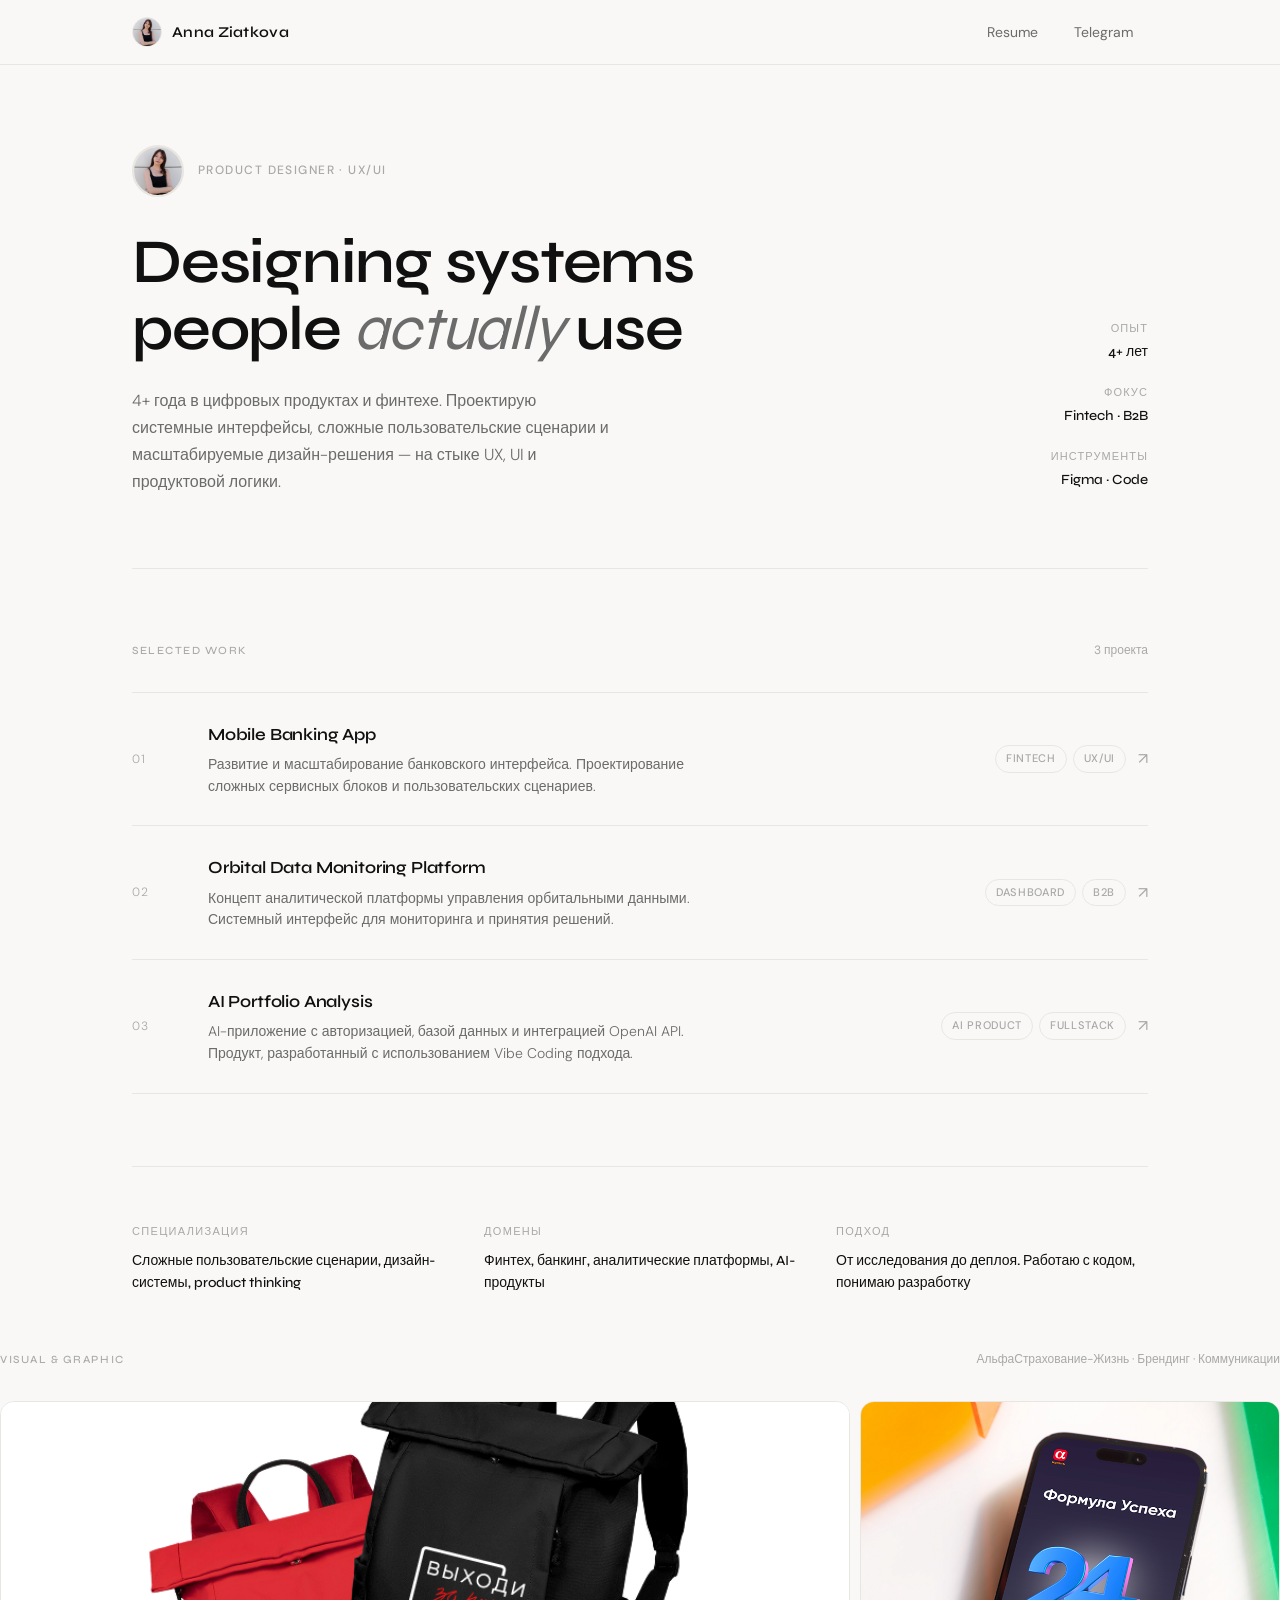
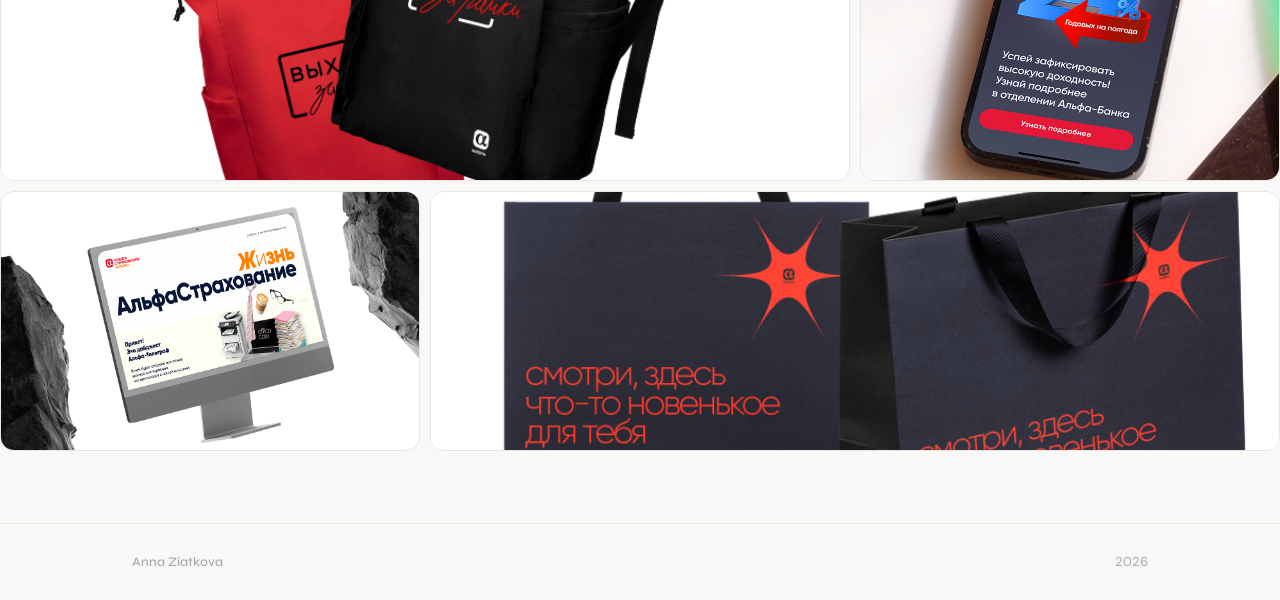
==== index.html @ 5b715e5c "feat: visual & graphic section — 4 works" ====
<!DOCTYPE html>
<html lang="ru">
<head>
<meta charset="UTF-8">
<meta name="viewport" content="width=device-width, initial-scale=1.0">
<title>Anna Ziatkova — Product Designer</title>
<link href="https://fonts.googleapis.com/css2?family=Syne:wght@400;500;600;700&family=DM+Sans:ital,wght@0,300;0,400;0,500;1,300&display=swap" rel="stylesheet">
<style>
*, *::before, *::after { margin: 0; padding: 0; box-sizing: border-box; }
:root {
  --bg: #F9F8F6; --surface: #FFFFFF; --ink: #111010;
  --ink-secondary: #6B6B6B; --ink-tertiary: #A8A8A8;
  --border: #E8E6E1; --card-hover: #F2F1EE;
  --font-display: 'Syne', sans-serif; --font-body: 'DM Sans', sans-serif;
  --radius-md: 16px; --max-w: 1080px;
}
html { scroll-behavior: smooth; }
body {
  font-family: var(--font-body); background: var(--bg); color: var(--ink);
  font-size: 16px; line-height: 1.6; -webkit-font-smoothing: antialiased; min-height: 100vh;
}
.wrap { width: 100%; max-width: var(--max-w); margin: 0 auto; padding: 0 32px; }

/* NAV */
header {
  position: sticky; top: 0; z-index: 100;
  background: rgba(249,248,246,0.92); backdrop-filter: blur(12px);
  border-bottom: 1px solid var(--border);
}
.nav { display: flex; justify-content: space-between; align-items: center; height: 64px; }
.nav-left { display: flex; align-items: center; gap: 10px; }
.nav-photo {
  width: 30px; height: 30px; border-radius: 50%; overflow: hidden;
  border: 1.5px solid var(--border); flex-shrink: 0; background: var(--border);
}
.nav-photo img { width: 100%; height: 100%; object-fit: cover; display: block; }
.logo {
  font-family: var(--font-display); font-weight: 600; font-size: 15px;
  letter-spacing: 0.02em; color: var(--ink); text-decoration: none;
}
.nav-links { display: flex; gap: 6px; align-items: center; }
.nav-links a {
  font-size: 14px; font-weight: 400; color: var(--ink-secondary);
  text-decoration: none; padding: 6px 14px; border-radius: 100px;
  transition: all 0.2s; border: 1px solid transparent;
}
.nav-links a:hover { color: var(--ink); border-color: var(--border); background: var(--surface); }

/* HERO */
.hero {
  padding: 80px 0 72px;
  display: grid; grid-template-columns: 1fr auto;
  gap: 60px; align-items: end;
  border-bottom: 1px solid var(--border);
}
.hero-top { display: flex; align-items: center; gap: 14px; margin-bottom: 32px; }
.hero-avatar {
  width: 52px; height: 52px; border-radius: 50%; overflow: hidden;
  border: 2px solid var(--border); flex-shrink: 0; background: var(--border);
}
.hero-avatar img { width: 100%; height: 100%; object-fit: cover; display: block; }
.hero-label {
  font-size: 12px; font-weight: 500; letter-spacing: 0.12em;
  text-transform: uppercase; color: var(--ink-tertiary);
}
.hero h1 {
  font-family: var(--font-display); font-size: clamp(38px, 5vw, 62px);
  font-weight: 600; line-height: 1.08; letter-spacing: -0.02em;
  margin-bottom: 24px; color: var(--ink);
}
.hero h1 em { font-style: italic; font-weight: 400; color: var(--ink-secondary); }
.hero-desc {
  font-size: 16px; line-height: 1.7; color: var(--ink-secondary);
  max-width: 480px; font-weight: 300;
}
.hero-meta { display: flex; flex-direction: column; align-items: flex-end; gap: 20px; padding-bottom: 4px; }
.hero-meta-item { text-align: right; }
.hero-meta-label {
  font-size: 11px; letter-spacing: 0.1em; text-transform: uppercase;
  color: var(--ink-tertiary); margin-bottom: 4px;
}
.hero-meta-value { font-family: var(--font-display); font-size: 14px; font-weight: 500; color: var(--ink); }

/* SECTION */
.section { padding: 72px 0; }
.section-header { display: flex; justify-content: space-between; align-items: baseline; margin-bottom: 32px; }
.section-title {
  font-family: var(--font-display); font-size: 11px; font-weight: 500;
  letter-spacing: 0.14em; text-transform: uppercase; color: var(--ink-tertiary);
}
.section-count { font-size: 12px; color: var(--ink-tertiary); }

/* PROJECT CARDS */
.projects { display: flex; flex-direction: column; border-top: 1px solid var(--border); }
.project-card {
  display: grid; grid-template-columns: 48px 1fr auto;
  gap: 28px; align-items: center; padding: 28px 0;
  border-bottom: 1px solid var(--border);
  text-decoration: none; color: var(--ink); transition: all 0.2s;
}
.project-card:hover {
  padding-left: 12px; padding-right: 12px; margin: 0 -12px;
  background: var(--surface); border-radius: var(--radius-md); border-color: transparent;
}
.project-num { font-size: 12px; color: var(--ink-tertiary); font-weight: 300; letter-spacing: 0.05em; }
.project-info h3 {
  font-family: var(--font-display); font-size: 17px; font-weight: 600;
  margin-bottom: 6px; letter-spacing: -0.01em;
}
.project-info p { font-size: 14px; color: var(--ink-secondary); font-weight: 300; line-height: 1.55; max-width: 500px; }
.project-right { display: flex; align-items: center; gap: 12px; }
.project-tags { display: flex; gap: 6px; flex-wrap: wrap; justify-content: flex-end; }
.tag {
  font-size: 11px; font-weight: 500; letter-spacing: 0.06em; text-transform: uppercase;
  color: var(--ink-tertiary); background: var(--bg); border: 1px solid var(--border);
  padding: 4px 10px; border-radius: 100px; transition: all 0.2s;
}
.project-card:hover .tag { background: var(--card-hover); }
.arrow-icon { font-size: 16px; color: var(--ink-tertiary); transition: all 0.2s; }
.project-card:hover .arrow-icon { color: var(--ink); transform: translate(3px, -3px); }

/* ABOUT */
.about-strip {
  padding: 56px 0; border-top: 1px solid var(--border);
  display: grid; grid-template-columns: 1fr 1fr 1fr; gap: 40px;
}
.about-item-label {
  font-size: 11px; font-weight: 500; letter-spacing: 0.12em;
  text-transform: uppercase; color: var(--ink-tertiary); margin-bottom: 10px;
}
.about-item-value { font-family: var(--font-display); font-size: 14px; font-weight: 500; color: var(--ink); line-height: 1.55; }

/* FOOTER */
footer { border-top: 1px solid var(--border); padding: 28px 0; }
.footer-inner { display: flex; justify-content: space-between; align-items: center; }
.footer-name { font-family: var(--font-display); font-size: 13px; font-weight: 500; color: var(--ink-tertiary); }
.footer-copy { font-size: 13px; color: var(--ink-tertiary); }

/* RESPONSIVE */
@media (max-width: 768px) {
  .wrap { padding: 0 20px; }
  .hero { grid-template-columns: 1fr; padding: 56px 0; gap: 32px; }
  .hero-meta { align-items: flex-start; flex-direction: row; gap: 20px; flex-wrap: wrap; }
  .hero-meta-item { text-align: left; }
  .project-card { grid-template-columns: 1fr auto; gap: 16px; }
  .project-num, .project-tags { display: none; }
  .about-strip { grid-template-columns: 1fr; gap: 24px; }
  .footer-inner { flex-direction: column; gap: 8px; text-align: center; }
}

@keyframes fadeUp {
  from { opacity: 0; transform: translateY(14px); }
  to   { opacity: 1; transform: translateY(0); }
}
.hero-top  { animation: fadeUp 0.45s ease both; }
.hero h1   { animation: fadeUp 0.45s 0.08s ease both; }
.hero-desc { animation: fadeUp 0.45s 0.15s ease both; }
.hero-meta { animation: fadeUp 0.45s 0.2s ease both; }
.project-card:nth-child(1) { animation: fadeUp 0.45s 0.28s ease both; }
.project-card:nth-child(2) { animation: fadeUp 0.45s 0.35s ease both; }
.project-card:nth-child(3) { animation: fadeUp 0.45s 0.42s ease both; }

/* GRAPHIC SECTION */
.graphic-section { padding: 0 0 72px; }

.graphic-grid {
  display: grid;
  grid-template-columns: repeat(3, 1fr);
  grid-template-rows: auto;
  gap: 10px;
}

.graphic-item {
  border-radius: 14px;
  overflow: hidden;
  background: var(--surface);
  border: 1px solid var(--border);
  position: relative;
  cursor: default;
  transition: transform 0.25s ease, box-shadow 0.25s ease;
}
.graphic-item:hover {
  transform: translateY(-2px);
  box-shadow: 0 10px 28px rgba(0,0,0,0.08);
  z-index: 2;
}

/* layout slots */
.graphic-item.wide { grid-column: span 2; }
.graphic-item img {
  width: 100%; height: 100%;
  object-fit: cover; display: block;
}

/* tall items — fixed height */
.graphic-item.h-tall { height: 380px; }
.graphic-item.h-mid  { height: 260px; }
.graphic-item.h-short{ height: 200px; }

/* hover label */
.graphic-label {
  position: absolute; bottom: 12px; left: 12px;
  background: rgba(255,255,255,0.92);
  backdrop-filter: blur(8px);
  border: 1px solid rgba(255,255,255,0.5);
  border-radius: 8px;
  padding: 5px 11px;
  font-size: 11px; font-weight: 500; color: var(--ink);
  letter-spacing: 0.04em;
  opacity: 0; transform: translateY(4px);
  transition: opacity 0.2s, transform 0.2s;
  pointer-events: none;
}
.graphic-item:hover .graphic-label { opacity: 1; transform: translateY(0); }

@media (max-width: 768px) {
  .graphic-grid { grid-template-columns: 1fr 1fr; gap: 8px; }
  .graphic-item.wide { grid-column: span 2; }
  .graphic-item.h-tall { height: 220px; }
  .graphic-item.h-mid  { height: 180px; }
  .graphic-item.h-short{ height: 150px; }
}
@media (max-width: 480px) {
  .graphic-grid { grid-template-columns: 1fr; }
  .graphic-item.wide { grid-column: span 1; }
}

</style>
</head>
<body>

<header>
  <div class="wrap">
    <nav class="nav">
      <div class="nav-left">
        <div class="nav-photo">
          <img src="assets/photo.jpg" alt="Anna" onerror="this.parentNode.style.background='#E8E6E1'">
        </div>
        <a href="index.html" class="logo">Anna Ziatkova</a>
      </div>
      <div class="nav-links">
        <a href="https://hh.ru/resume/ab6c2427ff0cc336e70039ed1f374e78724d79" target="_blank">Resume</a>
        <a href="https://t.me/Avoktaiz" target="_blank">Telegram</a>
      </div>
    </nav>
  </div>
</header>

<main>
  <div class="wrap">

    <section class="hero">
      <div class="hero-text">
        <div class="hero-top">
          <div class="hero-avatar">
            <img src="assets/photo.jpg" alt="Anna Ziatkova" onerror="this.parentNode.style.background='#E8E6E1'">
          </div>
          <span class="hero-label">Product Designer · UX/UI</span>
        </div>
        <h1>Designing systems<br>people <em>actually</em> use</h1>
        <p class="hero-desc">4+ года в цифровых продуктах и финтехе. Проектирую системные интерфейсы, сложные пользовательские сценарии и масштабируемые дизайн-решения — на стыке UX, UI и продуктовой логики.</p>
      </div>
      <div class="hero-meta">
        <div class="hero-meta-item">
          <div class="hero-meta-label">Опыт</div>
          <div class="hero-meta-value">4+ лет</div>
        </div>
        <div class="hero-meta-item">
          <div class="hero-meta-label">Фокус</div>
          <div class="hero-meta-value">Fintech · B2B</div>
        </div>
        <div class="hero-meta-item">
          <div class="hero-meta-label">Инструменты</div>
          <div class="hero-meta-value">Figma · Code</div>
        </div>
      </div>
    </section>

    <section class="section">
      <div class="section-header">
        <span class="section-title">Selected Work</span>
        <span class="section-count">3 проекта</span>
      </div>
      <div class="projects">
        <a href="mobile-bank.html" class="project-card">
          <span class="project-num">01</span>
          <div class="project-info">
            <h3>Mobile Banking App</h3>
            <p>Развитие и масштабирование банковского интерфейса. Проектирование сложных сервисных блоков и пользовательских сценариев.</p>
          </div>
          <div class="project-right">
            <div class="project-tags"><span class="tag">Fintech</span><span class="tag">UX/UI</span></div>
            <span class="arrow-icon">↗</span>
          </div>
        </a>
        <a href="orbital-platform.html" class="project-card">
          <span class="project-num">02</span>
          <div class="project-info">
            <h3>Orbital Data Monitoring Platform</h3>
            <p>Концепт аналитической платформы управления орбитальными данными. Системный интерфейс для мониторинга и принятия решений.</p>
          </div>
          <div class="project-right">
            <div class="project-tags"><span class="tag">Dashboard</span><span class="tag">B2B</span></div>
            <span class="arrow-icon">↗</span>
          </div>
        </a>
        <a href="ai-portfolio.html" class="project-card">
          <span class="project-num">03</span>
          <div class="project-info">
            <h3>AI Portfolio Analysis</h3>
            <p>AI-приложение с авторизацией, базой данных и интеграцией OpenAI API. Продукт, разработанный с использованием Vibe Coding подхода.</p>
          </div>
          <div class="project-right">
            <div class="project-tags"><span class="tag">AI Product</span><span class="tag">Fullstack</span></div>
            <span class="arrow-icon">↗</span>
          </div>
        </a>
      </div>
    </section>

    <div class="about-strip">
      <div class="about-item">
        <div class="about-item-label">Специализация</div>
        <div class="about-item-value">Сложные пользовательские сценарии, дизайн-системы, product thinking</div>
      </div>
      <div class="about-item">
        <div class="about-item-label">Домены</div>
        <div class="about-item-value">Финтех, банкинг, аналитические платформы, AI-продукты</div>
      </div>
      <div class="about-item">
        <div class="about-item-label">Подход</div>
        <div class="about-item-value">От исследования до деплоя. Работаю с кодом, понимаю разработку</div>
      </div>
    </div>

  </div>

    <!-- GRAPHIC & VISUAL -->
    <section class="graphic-section">
      <div class="section-header">
        <span class="section-title">Visual & Graphic</span>
        <span class="section-count">АльфаСтрахование-Жизнь · Брендинг · Коммуникации</span>
      </div>

      <div class="graphic-grid">

        <div class="graphic-item wide h-tall">
          <img src="assets/graphic/merch-bags.png" alt="Мерч — рюкзаки">
          <div class="graphic-label">Мерч · Выходи за рамки</div>
        </div>
        <div class="graphic-item h-tall">
          <img src="assets/graphic/stories-formula.png" alt="Сторис — Формула Успеха">
          <div class="graphic-label">Сторис · Формула Успеха</div>
        </div>

        <div class="graphic-item h-mid">
          <img src="assets/graphic/email.png" alt="Email-рассылка">
          <div class="graphic-label">Email · Настольные игры</div>
        </div>
        <div class="graphic-item wide h-mid">
          <img src="assets/graphic/colorbook.png" alt="Style Guide АСЖ">
          <div class="graphic-label">Style Guide · АСЖ</div>
        </div>

      </div>
    </section>

</main>

<footer>
  <div class="wrap">
    <div class="footer-inner">
      <span class="footer-name">Anna Ziatkova</span>
      <span class="footer-copy">2026</span>
    </div>
  </div>
</footer>

</body>
</html>
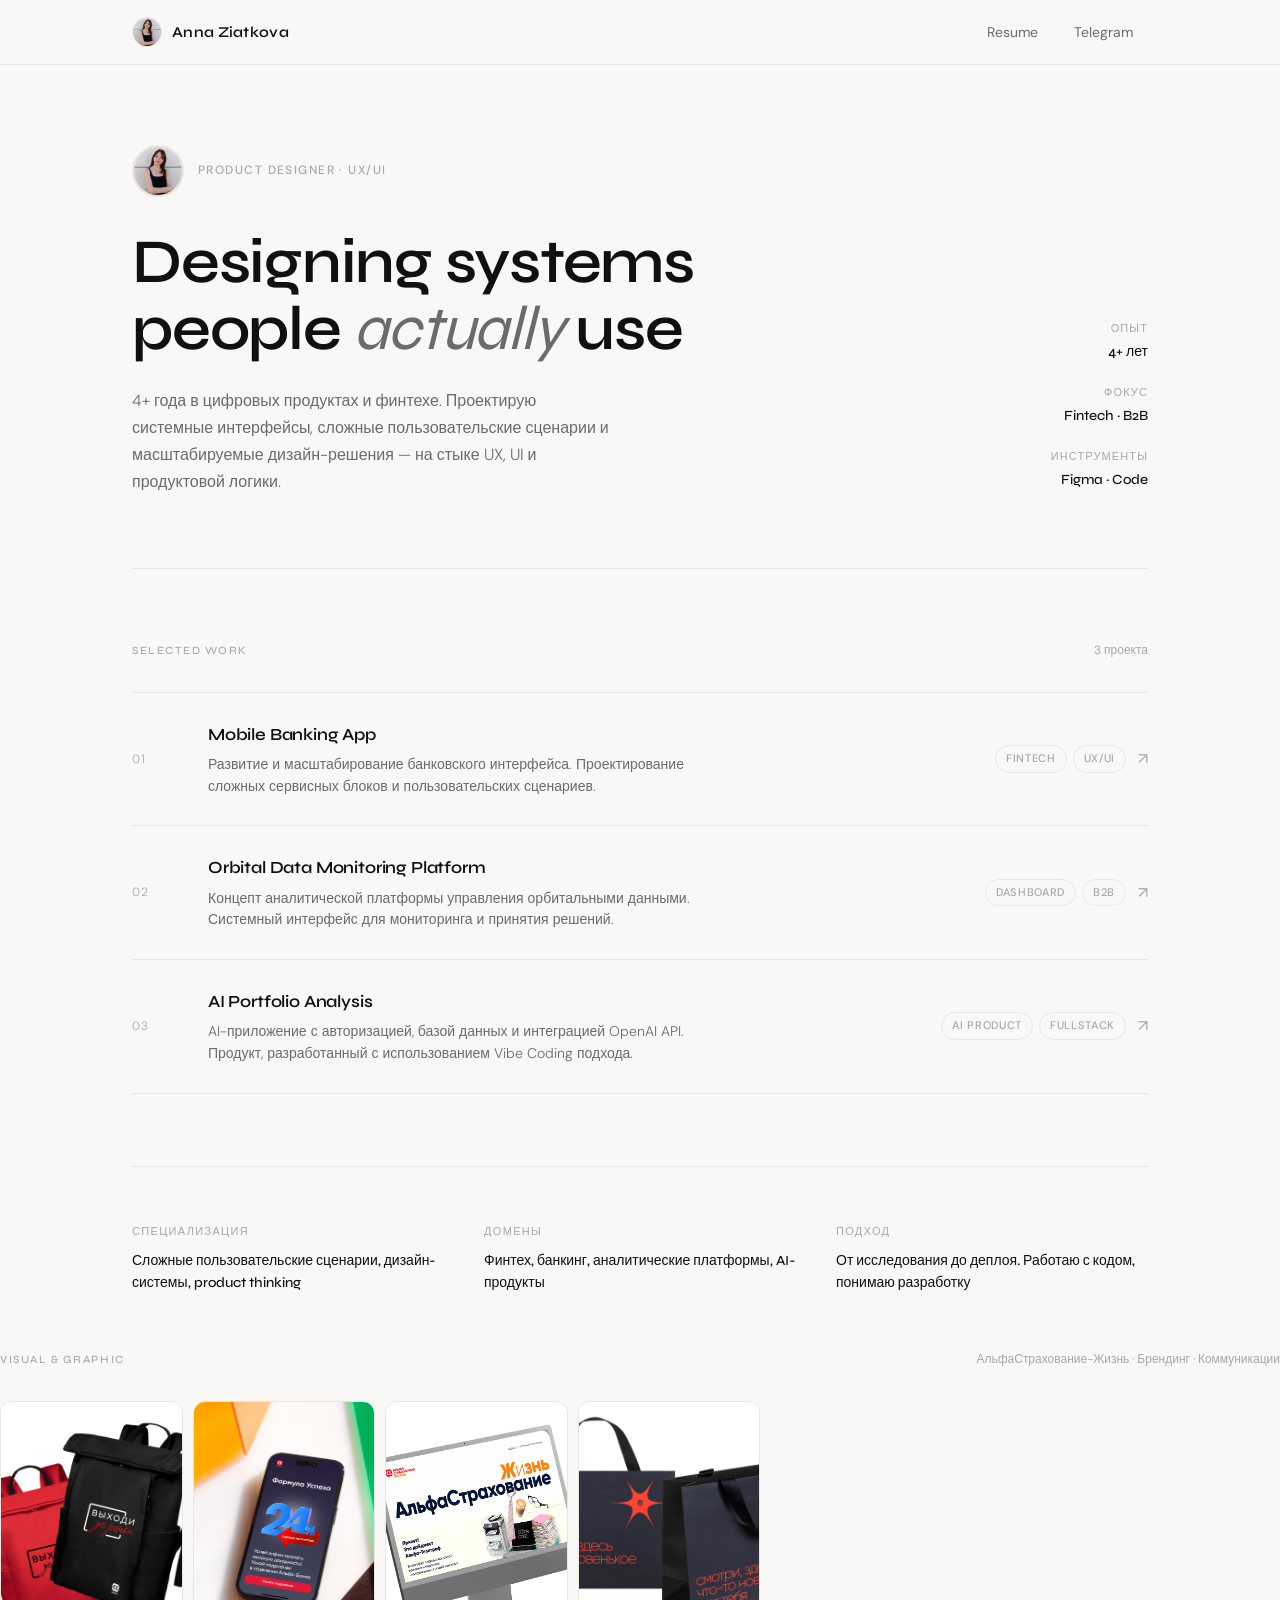
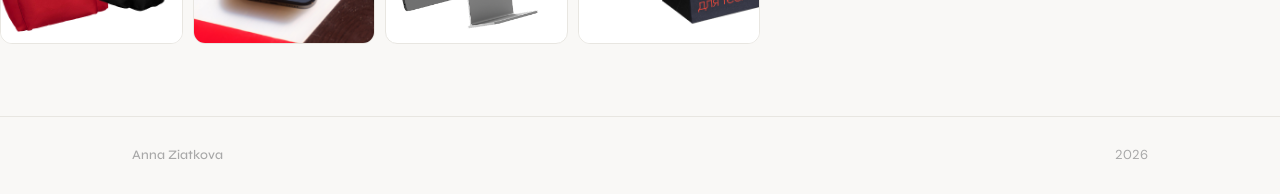
==== commit a54ca13d: "feat: visual section — 4 equal columns" ====
--- a/index.html
+++ b/index.html
@@ -165,18 +165,18 @@
 
 .graphic-grid {
   display: grid;
-  grid-template-columns: repeat(3, 1fr);
-  grid-template-rows: auto;
+  grid-template-columns: repeat(4, 1fr);
   gap: 10px;
+  max-width: 760px;
 }
 
 .graphic-item {
-  border-radius: 14px;
+  border-radius: 12px;
   overflow: hidden;
   background: var(--surface);
   border: 1px solid var(--border);
   position: relative;
-  cursor: default;
+  aspect-ratio: 3 / 4;
   transition: transform 0.25s ease, box-shadow 0.25s ease;
 }
 .graphic-item:hover {
@@ -184,28 +184,20 @@
   box-shadow: 0 10px 28px rgba(0,0,0,0.08);
   z-index: 2;
 }
-
-/* layout slots */
-.graphic-item.wide { grid-column: span 2; }
 .graphic-item img {
   width: 100%; height: 100%;
   object-fit: cover; display: block;
 }
 
-/* tall items — fixed height */
-.graphic-item.h-tall { height: 380px; }
-.graphic-item.h-mid  { height: 260px; }
-.graphic-item.h-short{ height: 200px; }
-
 /* hover label */
 .graphic-label {
-  position: absolute; bottom: 12px; left: 12px;
+  position: absolute; bottom: 10px; left: 10px;
   background: rgba(255,255,255,0.92);
   backdrop-filter: blur(8px);
   border: 1px solid rgba(255,255,255,0.5);
-  border-radius: 8px;
-  padding: 5px 11px;
-  font-size: 11px; font-weight: 500; color: var(--ink);
+  border-radius: 6px;
+  padding: 4px 10px;
+  font-size: 10px; font-weight: 500; color: var(--ink);
   letter-spacing: 0.04em;
   opacity: 0; transform: translateY(4px);
   transition: opacity 0.2s, transform 0.2s;
@@ -214,15 +206,10 @@
 .graphic-item:hover .graphic-label { opacity: 1; transform: translateY(0); }
 
 @media (max-width: 768px) {
-  .graphic-grid { grid-template-columns: 1fr 1fr; gap: 8px; }
-  .graphic-item.wide { grid-column: span 2; }
-  .graphic-item.h-tall { height: 220px; }
-  .graphic-item.h-mid  { height: 180px; }
-  .graphic-item.h-short{ height: 150px; }
+  .graphic-grid { grid-template-columns: repeat(4, 1fr); max-width: 100%; }
 }
 @media (max-width: 480px) {
-  .graphic-grid { grid-template-columns: 1fr; }
-  .graphic-item.wide { grid-column: span 1; }
+  .graphic-grid { grid-template-columns: repeat(2, 1fr); }
 }
 
 </style>
@@ -343,25 +330,22 @@
       </div>
 
       <div class="graphic-grid">
-
-        <div class="graphic-item wide h-tall">
+        <div class="graphic-item">
           <img src="assets/graphic/merch-bags.png" alt="Мерч — рюкзаки">
           <div class="graphic-label">Мерч · Выходи за рамки</div>
         </div>
-        <div class="graphic-item h-tall">
+        <div class="graphic-item">
           <img src="assets/graphic/stories-formula.png" alt="Сторис — Формула Успеха">
           <div class="graphic-label">Сторис · Формула Успеха</div>
         </div>
-
-        <div class="graphic-item h-mid">
+        <div class="graphic-item">
           <img src="assets/graphic/email.png" alt="Email-рассылка">
           <div class="graphic-label">Email · Настольные игры</div>
         </div>
-        <div class="graphic-item wide h-mid">
+        <div class="graphic-item">
           <img src="assets/graphic/colorbook.png" alt="Style Guide АСЖ">
           <div class="graphic-label">Style Guide · АСЖ</div>
         </div>
-
       </div>
     </section>
 
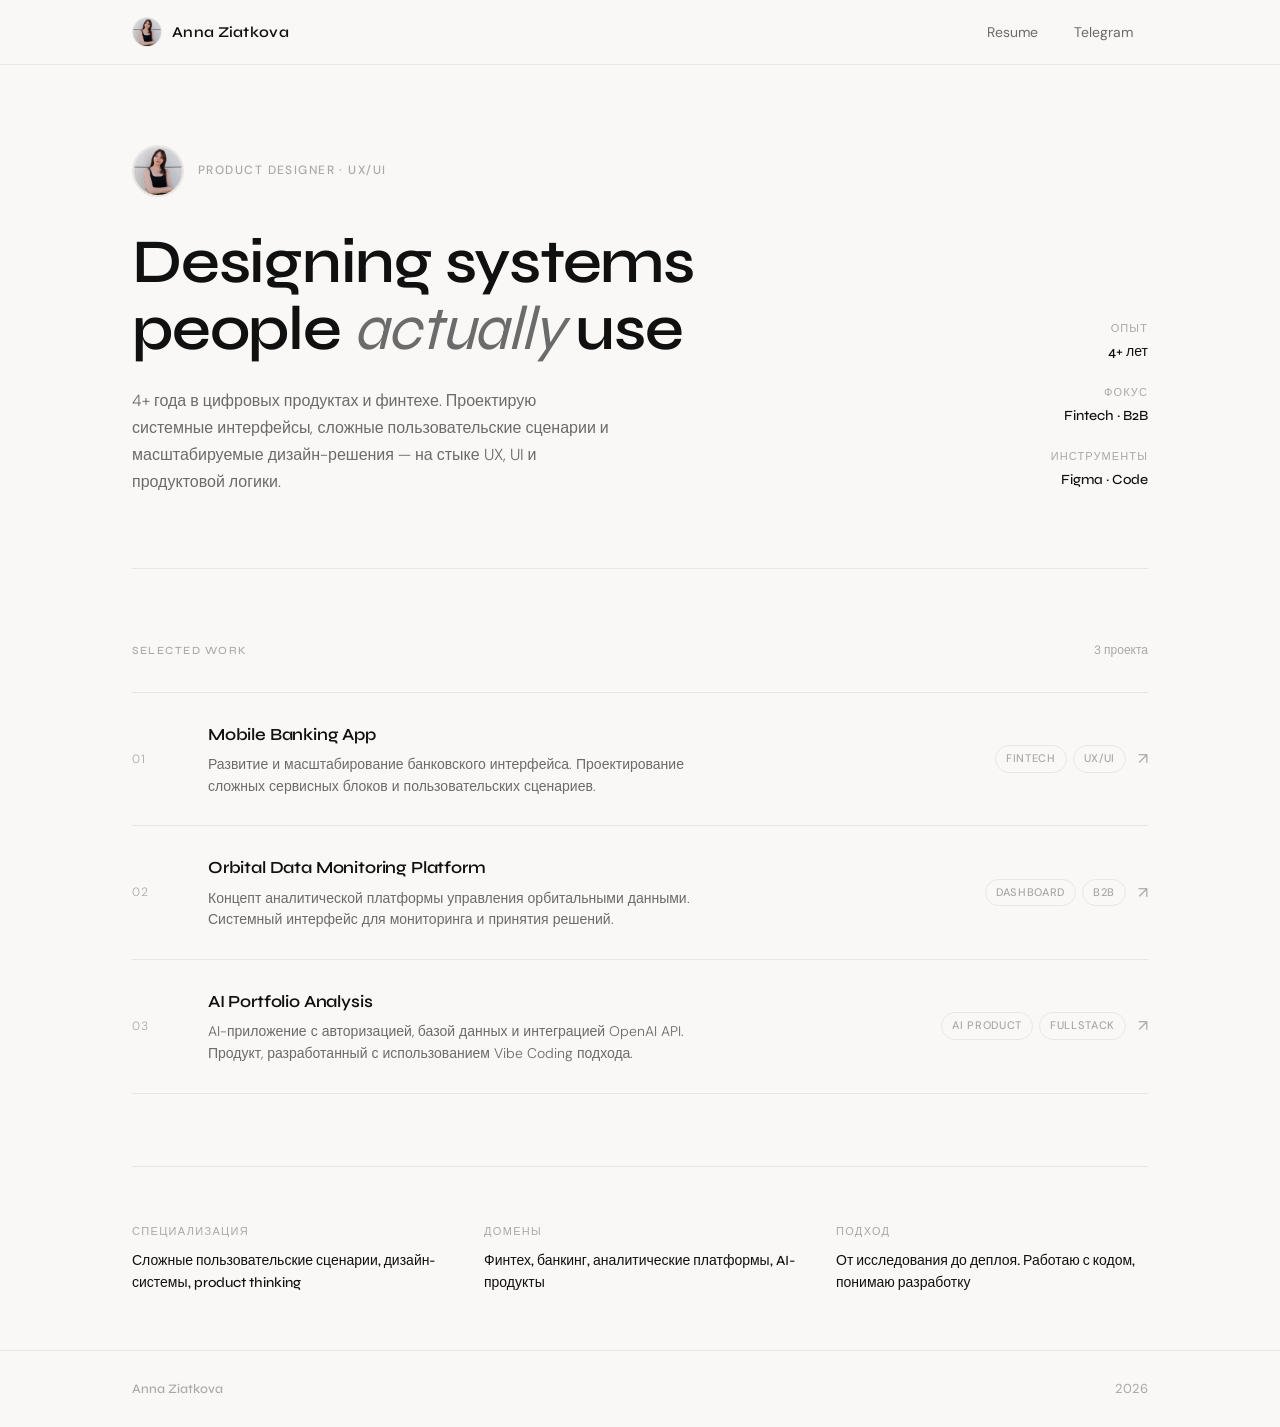
==== commit 994e7a26: "revert: restore previous index" ====
--- a/index.html
+++ b/index.html
@@ -159,59 +159,6 @@
 .project-card:nth-child(1) { animation: fadeUp 0.45s 0.28s ease both; }
 .project-card:nth-child(2) { animation: fadeUp 0.45s 0.35s ease both; }
 .project-card:nth-child(3) { animation: fadeUp 0.45s 0.42s ease both; }
-
-/* GRAPHIC SECTION */
-.graphic-section { padding: 0 0 72px; }
-
-.graphic-grid {
-  display: grid;
-  grid-template-columns: repeat(4, 1fr);
-  gap: 10px;
-  max-width: 760px;
-}
-
-.graphic-item {
-  border-radius: 12px;
-  overflow: hidden;
-  background: var(--surface);
-  border: 1px solid var(--border);
-  position: relative;
-  aspect-ratio: 3 / 4;
-  transition: transform 0.25s ease, box-shadow 0.25s ease;
-}
-.graphic-item:hover {
-  transform: translateY(-2px);
-  box-shadow: 0 10px 28px rgba(0,0,0,0.08);
-  z-index: 2;
-}
-.graphic-item img {
-  width: 100%; height: 100%;
-  object-fit: cover; display: block;
-}
-
-/* hover label */
-.graphic-label {
-  position: absolute; bottom: 10px; left: 10px;
-  background: rgba(255,255,255,0.92);
-  backdrop-filter: blur(8px);
-  border: 1px solid rgba(255,255,255,0.5);
-  border-radius: 6px;
-  padding: 4px 10px;
-  font-size: 10px; font-weight: 500; color: var(--ink);
-  letter-spacing: 0.04em;
-  opacity: 0; transform: translateY(4px);
-  transition: opacity 0.2s, transform 0.2s;
-  pointer-events: none;
-}
-.graphic-item:hover .graphic-label { opacity: 1; transform: translateY(0); }
-
-@media (max-width: 768px) {
-  .graphic-grid { grid-template-columns: repeat(4, 1fr); max-width: 100%; }
-}
-@media (max-width: 480px) {
-  .graphic-grid { grid-template-columns: repeat(2, 1fr); }
-}
-
 </style>
 </head>
 <body>
@@ -321,34 +268,6 @@
     </div>
 
   </div>
-
-    <!-- GRAPHIC & VISUAL -->
-    <section class="graphic-section">
-      <div class="section-header">
-        <span class="section-title">Visual & Graphic</span>
-        <span class="section-count">АльфаСтрахование-Жизнь · Брендинг · Коммуникации</span>
-      </div>
-
-      <div class="graphic-grid">
-        <div class="graphic-item">
-          <img src="assets/graphic/merch-bags.png" alt="Мерч — рюкзаки">
-          <div class="graphic-label">Мерч · Выходи за рамки</div>
-        </div>
-        <div class="graphic-item">
-          <img src="assets/graphic/stories-formula.png" alt="Сторис — Формула Успеха">
-          <div class="graphic-label">Сторис · Формула Успеха</div>
-        </div>
-        <div class="graphic-item">
-          <img src="assets/graphic/email.png" alt="Email-рассылка">
-          <div class="graphic-label">Email · Настольные игры</div>
-        </div>
-        <div class="graphic-item">
-          <img src="assets/graphic/colorbook.png" alt="Style Guide АСЖ">
-          <div class="graphic-label">Style Guide · АСЖ</div>
-        </div>
-      </div>
-    </section>
-
 </main>
 
 <footer>
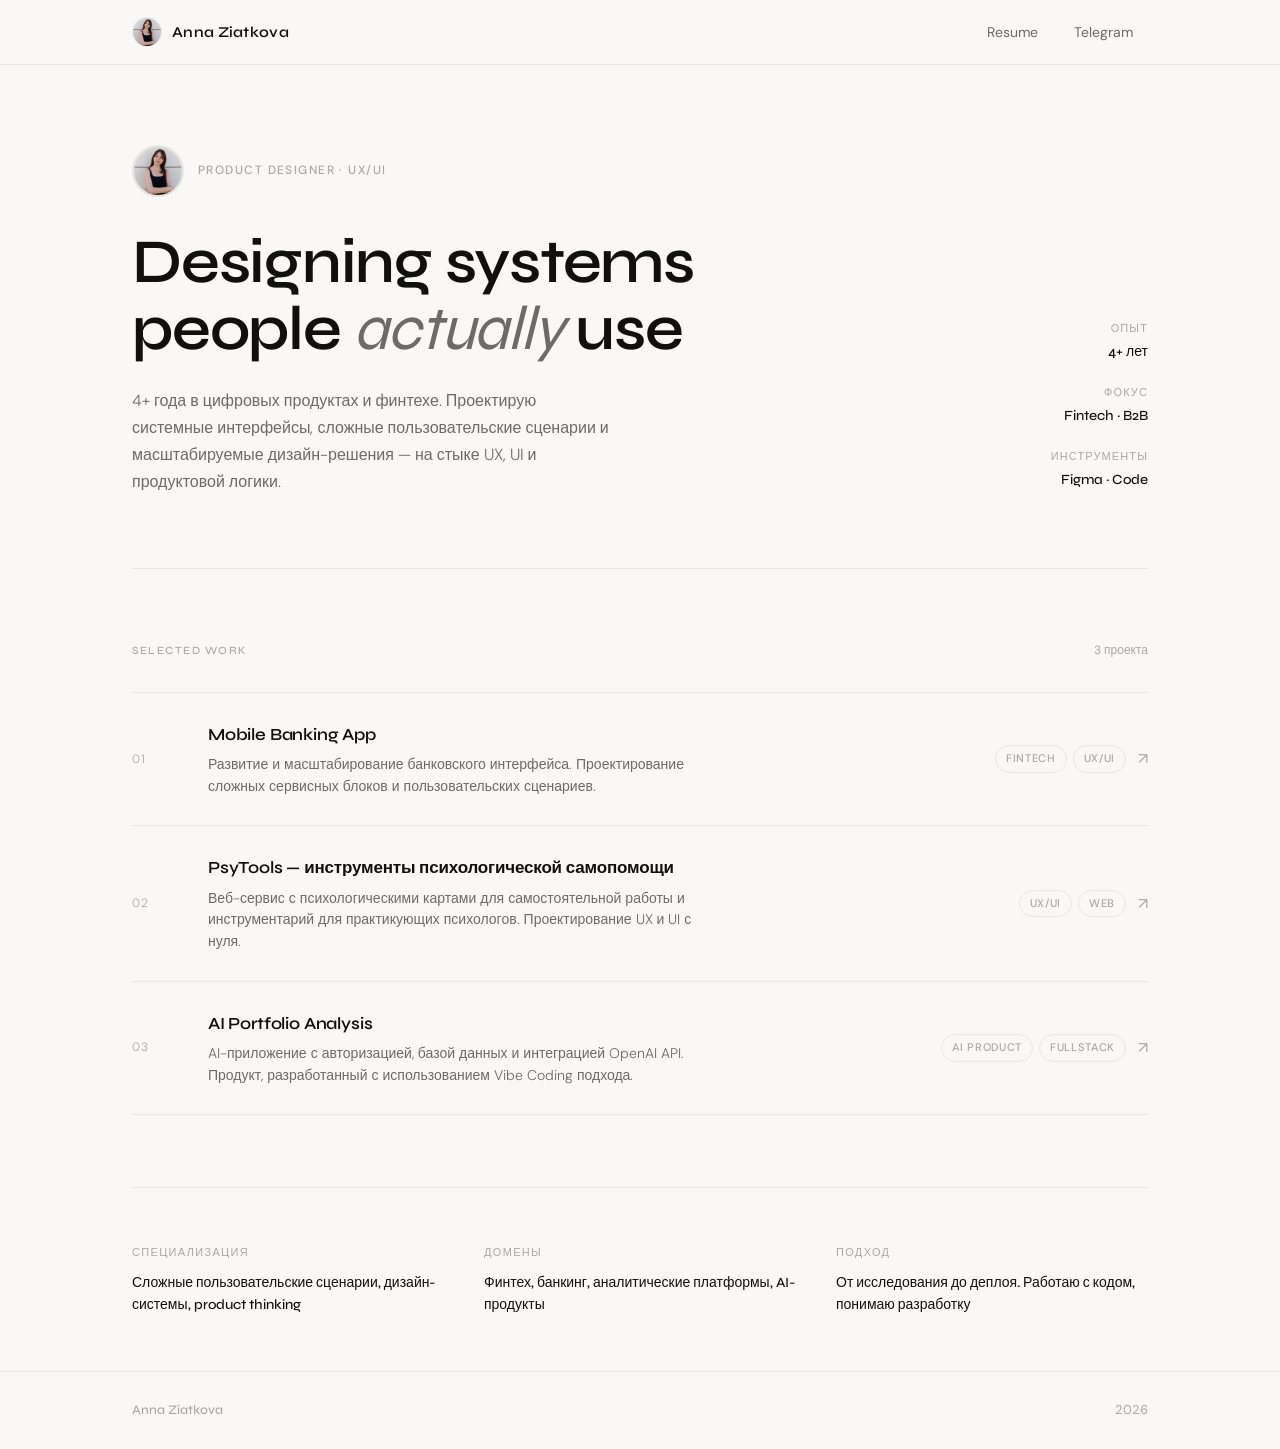
==== commit 0caa4ea8: "feat: add psytools case as project 02" ====
--- a/index.html
+++ b/index.html
@@ -227,14 +227,14 @@
             <span class="arrow-icon">↗</span>
           </div>
         </a>
-        <a href="orbital-platform.html" class="project-card">
+        <a href="psytool.html" class="project-card">
           <span class="project-num">02</span>
           <div class="project-info">
-            <h3>Orbital Data Monitoring Platform</h3>
-            <p>Концепт аналитической платформы управления орбитальными данными. Системный интерфейс для мониторинга и принятия решений.</p>
+            <h3>PsyTools — инструменты психологической самопомощи</h3>
+            <p>Веб-сервис с психологическими картами для самостоятельной работы и инструментарий для практикующих психологов. Проектирование UX и UI с нуля.</p>
           </div>
           <div class="project-right">
-            <div class="project-tags"><span class="tag">Dashboard</span><span class="tag">B2B</span></div>
+            <div class="project-tags"><span class="tag">UX/UI</span><span class="tag">Web</span></div>
             <span class="arrow-icon">↗</span>
           </div>
         </a>
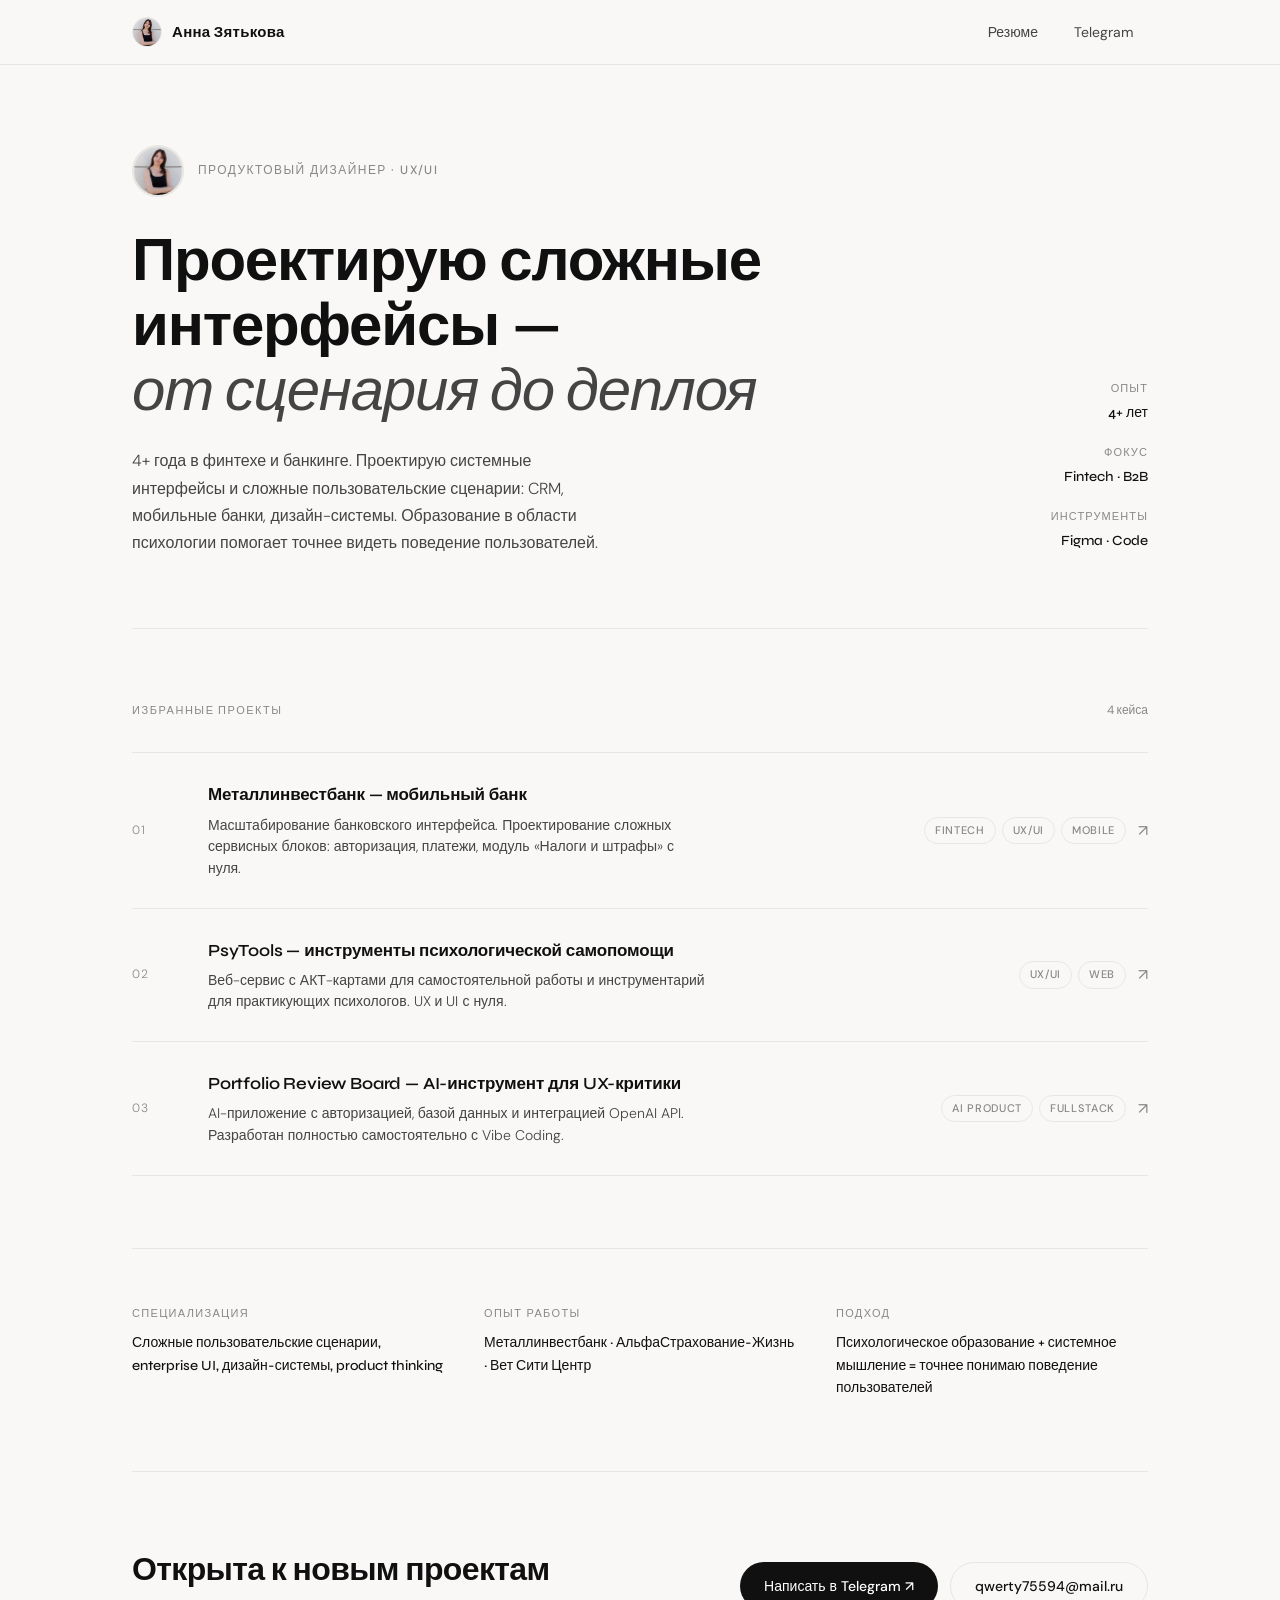
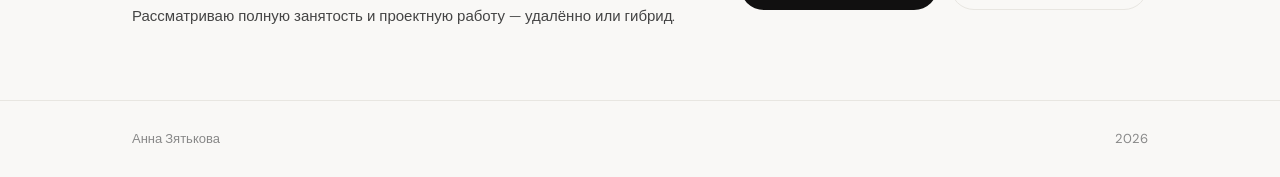
==== commit c9c00ccf: "feat: Epic 1 — shared CSS, optimized images, all pages refactored - Add css/style.css: shared design" ====
--- a/index.html
+++ b/index.html
@@ -3,50 +3,17 @@
 <head>
 <meta charset="UTF-8">
 <meta name="viewport" content="width=device-width, initial-scale=1.0">
-<title>Anna Ziatkova — Product Designer</title>
-<link href="https://fonts.googleapis.com/css2?family=Syne:wght@400;500;600;700&family=DM+Sans:ital,wght@0,300;0,400;0,500;1,300&display=swap" rel="stylesheet">
+<title>Анна Зятькова — Продуктовый дизайнер</title>
+<meta name="description" content="Продуктовый дизайнер с 4+ годами в финтехе и банкинге. Проектирую сложные интерфейсы, CRM-системы, мобильные приложения и дизайн-системы.">
+<meta property="og:title" content="Анна Зятькова — Продуктовый дизайнер">
+<meta property="og:description" content="Проектирую сложные интерфейсы — от пользовательского сценария до деплоя. Финтех, банкинг, enterprise UI.">
+<meta property="og:type" content="website">
+<meta property="og:url" content="https://product-designer-portfolio-gamma.vercel.app">
+<meta property="og:image" content="https://product-designer-portfolio-gamma.vercel.app/assets/og-cover.png">
+<meta name="twitter:card" content="summary_large_image">
+<link rel="stylesheet" href="css/style.css">
 <style>
-*, *::before, *::after { margin: 0; padding: 0; box-sizing: border-box; }
-:root {
-  --bg: #F9F8F6; --surface: #FFFFFF; --ink: #111010;
-  --ink-secondary: #6B6B6B; --ink-tertiary: #A8A8A8;
-  --border: #E8E6E1; --card-hover: #F2F1EE;
-  --font-display: 'Syne', sans-serif; --font-body: 'DM Sans', sans-serif;
-  --radius-md: 16px; --max-w: 1080px;
-}
-html { scroll-behavior: smooth; }
-body {
-  font-family: var(--font-body); background: var(--bg); color: var(--ink);
-  font-size: 16px; line-height: 1.6; -webkit-font-smoothing: antialiased; min-height: 100vh;
-}
-.wrap { width: 100%; max-width: var(--max-w); margin: 0 auto; padding: 0 32px; }
-
-/* NAV */
-header {
-  position: sticky; top: 0; z-index: 100;
-  background: rgba(249,248,246,0.92); backdrop-filter: blur(12px);
-  border-bottom: 1px solid var(--border);
-}
-.nav { display: flex; justify-content: space-between; align-items: center; height: 64px; }
-.nav-left { display: flex; align-items: center; gap: 10px; }
-.nav-photo {
-  width: 30px; height: 30px; border-radius: 50%; overflow: hidden;
-  border: 1.5px solid var(--border); flex-shrink: 0; background: var(--border);
-}
-.nav-photo img { width: 100%; height: 100%; object-fit: cover; display: block; }
-.logo {
-  font-family: var(--font-display); font-weight: 600; font-size: 15px;
-  letter-spacing: 0.02em; color: var(--ink); text-decoration: none;
-}
-.nav-links { display: flex; gap: 6px; align-items: center; }
-.nav-links a {
-  font-size: 14px; font-weight: 400; color: var(--ink-secondary);
-  text-decoration: none; padding: 6px 14px; border-radius: 100px;
-  transition: all 0.2s; border: 1px solid transparent;
-}
-.nav-links a:hover { color: var(--ink); border-color: var(--border); background: var(--surface); }
-
-/* HERO */
+/* ── HERO ── */
 .hero {
   padding: 80px 0 72px;
   display: grid; grid-template-columns: 1fr auto;
@@ -64,7 +31,7 @@
   text-transform: uppercase; color: var(--ink-tertiary);
 }
 .hero h1 {
-  font-family: var(--font-display); font-size: clamp(38px, 5vw, 62px);
+  font-family: var(--font-display); font-size: clamp(36px, 5vw, 60px);
   font-weight: 600; line-height: 1.08; letter-spacing: -0.02em;
   margin-bottom: 24px; color: var(--ink);
 }
@@ -81,16 +48,10 @@
 }
 .hero-meta-value { font-family: var(--font-display); font-size: 14px; font-weight: 500; color: var(--ink); }
 
-/* SECTION */
+/* ── SECTION ── */
 .section { padding: 72px 0; }
-.section-header { display: flex; justify-content: space-between; align-items: baseline; margin-bottom: 32px; }
-.section-title {
-  font-family: var(--font-display); font-size: 11px; font-weight: 500;
-  letter-spacing: 0.14em; text-transform: uppercase; color: var(--ink-tertiary);
-}
-.section-count { font-size: 12px; color: var(--ink-tertiary); }
-
-/* PROJECT CARDS */
+
+/* ── PROJECT CARDS ── */
 .projects { display: flex; flex-direction: column; border-top: 1px solid var(--border); }
 .project-card {
   display: grid; grid-template-columns: 48px 1fr auto;
@@ -110,55 +71,55 @@
 .project-info p { font-size: 14px; color: var(--ink-secondary); font-weight: 300; line-height: 1.55; max-width: 500px; }
 .project-right { display: flex; align-items: center; gap: 12px; }
 .project-tags { display: flex; gap: 6px; flex-wrap: wrap; justify-content: flex-end; }
-.tag {
-  font-size: 11px; font-weight: 500; letter-spacing: 0.06em; text-transform: uppercase;
-  color: var(--ink-tertiary); background: var(--bg); border: 1px solid var(--border);
-  padding: 4px 10px; border-radius: 100px; transition: all 0.2s;
-}
 .project-card:hover .tag { background: var(--card-hover); }
 .arrow-icon { font-size: 16px; color: var(--ink-tertiary); transition: all 0.2s; }
 .project-card:hover .arrow-icon { color: var(--ink); transform: translate(3px, -3px); }
 
-/* ABOUT */
+/* ── ABOUT ── */
 .about-strip {
-  padding: 56px 0; border-top: 1px solid var(--border);
+  padding: 56px 0 72px; border-top: 1px solid var(--border);
   display: grid; grid-template-columns: 1fr 1fr 1fr; gap: 40px;
 }
 .about-item-label {
   font-size: 11px; font-weight: 500; letter-spacing: 0.12em;
   text-transform: uppercase; color: var(--ink-tertiary); margin-bottom: 10px;
 }
-.about-item-value { font-family: var(--font-display); font-size: 14px; font-weight: 500; color: var(--ink); line-height: 1.55; }
-
-/* FOOTER */
-footer { border-top: 1px solid var(--border); padding: 28px 0; }
-.footer-inner { display: flex; justify-content: space-between; align-items: center; }
-.footer-name { font-family: var(--font-display); font-size: 13px; font-weight: 500; color: var(--ink-tertiary); }
-.footer-copy { font-size: 13px; color: var(--ink-tertiary); }
-
-/* RESPONSIVE */
+.about-item-value { font-family: var(--font-display); font-size: 14px; font-weight: 500; color: var(--ink); line-height: 1.6; }
+
+/* ── CTA / CONTACT ── */
+.contact-strip {
+  padding: 72px 0;
+  border-top: 1px solid var(--border);
+  display: flex; justify-content: space-between; align-items: center;
+}
+.contact-text h2 {
+  font-family: var(--font-display); font-size: clamp(22px, 3vw, 32px);
+  font-weight: 600; letter-spacing: -0.02em; margin-bottom: 8px;
+}
+.contact-text p { font-size: 15px; color: var(--ink-secondary); font-weight: 300; }
+.contact-links { display: flex; gap: 12px; flex-shrink: 0; }
+.contact-btn {
+  display: inline-flex; align-items: center; gap: 8px;
+  padding: 12px 24px; border-radius: var(--radius-sm); font-size: 14px; font-weight: 500;
+  text-decoration: none; transition: all 0.2s;
+}
+.contact-btn.primary { background: var(--ink); color: #fff; }
+.contact-btn.primary:hover { opacity: 0.85; transform: translateY(-1px); }
+.contact-btn.secondary { border: 1px solid var(--border); color: var(--ink); }
+.contact-btn.secondary:hover { background: var(--surface); border-color: var(--ink-secondary); }
+
+/* ── RESPONSIVE ── */
 @media (max-width: 768px) {
-  .wrap { padding: 0 20px; }
   .hero { grid-template-columns: 1fr; padding: 56px 0; gap: 32px; }
-  .hero-meta { align-items: flex-start; flex-direction: row; gap: 20px; flex-wrap: wrap; }
+  .hero-meta { align-items: flex-start; flex-direction: row; flex-wrap: wrap; gap: 20px; }
   .hero-meta-item { text-align: left; }
   .project-card { grid-template-columns: 1fr auto; gap: 16px; }
   .project-num, .project-tags { display: none; }
   .about-strip { grid-template-columns: 1fr; gap: 24px; }
-  .footer-inner { flex-direction: column; gap: 8px; text-align: center; }
-}
-
-@keyframes fadeUp {
-  from { opacity: 0; transform: translateY(14px); }
-  to   { opacity: 1; transform: translateY(0); }
-}
-.hero-top  { animation: fadeUp 0.45s ease both; }
-.hero h1   { animation: fadeUp 0.45s 0.08s ease both; }
-.hero-desc { animation: fadeUp 0.45s 0.15s ease both; }
-.hero-meta { animation: fadeUp 0.45s 0.2s ease both; }
-.project-card:nth-child(1) { animation: fadeUp 0.45s 0.28s ease both; }
-.project-card:nth-child(2) { animation: fadeUp 0.45s 0.35s ease both; }
-.project-card:nth-child(3) { animation: fadeUp 0.45s 0.42s ease both; }
+  .contact-strip { flex-direction: column; gap: 32px; align-items: flex-start; }
+  .contact-links { flex-direction: column; width: 100%; }
+  .contact-btn { justify-content: center; }
+}
 </style>
 </head>
 <body>
@@ -168,13 +129,13 @@
     <nav class="nav">
       <div class="nav-left">
         <div class="nav-photo">
-          <img src="assets/photo.jpg" alt="Anna" onerror="this.parentNode.style.background='#E8E6E1'">
-        </div>
-        <a href="index.html" class="logo">Anna Ziatkova</a>
+          <img src="assets/photo.jpg" alt="Анна" loading="lazy">
+        </div>
+        <a href="index.html" class="logo">Анна Зятькова</a>
       </div>
       <div class="nav-links">
-        <a href="https://hh.ru/resume/ab6c2427ff0cc336e70039ed1f374e78724d79" target="_blank">Resume</a>
-        <a href="https://t.me/Avoktaiz" target="_blank">Telegram</a>
+        <a href="https://hh.ru/resume/ab6c2427ff0cc336e70039ed1f374e78724d79" target="_blank" rel="noopener">Резюме</a>
+        <a href="https://t.me/Avoktaiz" target="_blank" rel="noopener">Telegram</a>
       </div>
     </nav>
   </div>
@@ -185,16 +146,16 @@
 
     <section class="hero">
       <div class="hero-text">
-        <div class="hero-top">
+        <div class="hero-top fade-1">
           <div class="hero-avatar">
-            <img src="assets/photo.jpg" alt="Anna Ziatkova" onerror="this.parentNode.style.background='#E8E6E1'">
-          </div>
-          <span class="hero-label">Product Designer · UX/UI</span>
-        </div>
-        <h1>Designing systems<br>people <em>actually</em> use</h1>
-        <p class="hero-desc">4+ года в цифровых продуктах и финтехе. Проектирую системные интерфейсы, сложные пользовательские сценарии и масштабируемые дизайн-решения — на стыке UX, UI и продуктовой логики.</p>
-      </div>
-      <div class="hero-meta">
+            <img src="assets/photo.jpg" alt="Анна Зятькова">
+          </div>
+          <span class="hero-label">Продуктовый дизайнер · UX/UI</span>
+        </div>
+        <h1 class="fade-2">Проектирую сложные интерфейсы —<br><em>от сценария до деплоя</em></h1>
+        <p class="hero-desc fade-3">4+ года в финтехе и банкинге. Проектирую системные интерфейсы и сложные пользовательские сценарии: CRM, мобильные банки, дизайн-системы. Образование в области психологии помогает точнее видеть поведение пользователей.</p>
+      </div>
+      <div class="hero-meta fade-4">
         <div class="hero-meta-item">
           <div class="hero-meta-label">Опыт</div>
           <div class="hero-meta-value">4+ лет</div>
@@ -212,37 +173,37 @@
 
     <section class="section">
       <div class="section-header">
-        <span class="section-title">Selected Work</span>
-        <span class="section-count">3 проекта</span>
+        <span class="section-title">Избранные проекты</span>
+        <span style="font-size:12px;color:var(--ink-tertiary);">4 кейса</span>
       </div>
       <div class="projects">
-        <a href="mobile-bank.html" class="project-card">
+        <a href="mobile-bank.html" class="project-card fade-5">
           <span class="project-num">01</span>
           <div class="project-info">
-            <h3>Mobile Banking App</h3>
-            <p>Развитие и масштабирование банковского интерфейса. Проектирование сложных сервисных блоков и пользовательских сценариев.</p>
+            <h3>Металлинвестбанк — мобильный банк</h3>
+            <p>Масштабирование банковского интерфейса. Проектирование сложных сервисных блоков: авторизация, платежи, модуль «Налоги и штрафы» с нуля.</p>
           </div>
           <div class="project-right">
-            <div class="project-tags"><span class="tag">Fintech</span><span class="tag">UX/UI</span></div>
+            <div class="project-tags"><span class="tag">Fintech</span><span class="tag">UX/UI</span><span class="tag">Mobile</span></div>
             <span class="arrow-icon">↗</span>
           </div>
         </a>
-        <a href="psytool.html" class="project-card">
+        <a href="psytools.html" class="project-card fade-6">
           <span class="project-num">02</span>
           <div class="project-info">
             <h3>PsyTools — инструменты психологической самопомощи</h3>
-            <p>Веб-сервис с психологическими картами для самостоятельной работы и инструментарий для практикующих психологов. Проектирование UX и UI с нуля.</p>
+            <p>Веб-сервис с АКТ-картами для самостоятельной работы и инструментарий для практикующих психологов. UX и UI с нуля.</p>
           </div>
           <div class="project-right">
             <div class="project-tags"><span class="tag">UX/UI</span><span class="tag">Web</span></div>
             <span class="arrow-icon">↗</span>
           </div>
         </a>
-        <a href="ai-portfolio.html" class="project-card">
+        <a href="ai-portfolio.html" class="project-card fade-7">
           <span class="project-num">03</span>
           <div class="project-info">
-            <h3>AI Portfolio Analysis</h3>
-            <p>AI-приложение с авторизацией, базой данных и интеграцией OpenAI API. Продукт, разработанный с использованием Vibe Coding подхода.</p>
+            <h3>Portfolio Review Board — AI-инструмент для UX-критики</h3>
+            <p>AI-приложение с авторизацией, базой данных и интеграцией OpenAI API. Разработан полностью самостоятельно с Vibe Coding.</p>
           </div>
           <div class="project-right">
             <div class="project-tags"><span class="tag">AI Product</span><span class="tag">Fullstack</span></div>
@@ -255,15 +216,26 @@
     <div class="about-strip">
       <div class="about-item">
         <div class="about-item-label">Специализация</div>
-        <div class="about-item-value">Сложные пользовательские сценарии, дизайн-системы, product thinking</div>
+        <div class="about-item-value">Сложные пользовательские сценарии, enterprise UI, дизайн-системы, product thinking</div>
       </div>
       <div class="about-item">
-        <div class="about-item-label">Домены</div>
-        <div class="about-item-value">Финтех, банкинг, аналитические платформы, AI-продукты</div>
+        <div class="about-item-label">Опыт работы</div>
+        <div class="about-item-value">Металлинвестбанк · АльфаСтрахование-Жизнь · Вет Сити Центр</div>
       </div>
       <div class="about-item">
         <div class="about-item-label">Подход</div>
-        <div class="about-item-value">От исследования до деплоя. Работаю с кодом, понимаю разработку</div>
+        <div class="about-item-value">Психологическое образование + системное мышление = точнее понимаю поведение пользователей</div>
+      </div>
+    </div>
+
+    <div class="contact-strip">
+      <div class="contact-text">
+        <h2>Открыта к новым проектам</h2>
+        <p>Рассматриваю полную занятость и проектную работу — удалённо или гибрид.</p>
+      </div>
+      <div class="contact-links">
+        <a href="https://t.me/Avoktaiz" target="_blank" rel="noopener" class="contact-btn primary">Написать в Telegram ↗</a>
+        <a href="mailto:qwerty75594@mail.ru" class="contact-btn secondary">qwerty75594@mail.ru</a>
       </div>
     </div>
 
@@ -273,7 +245,7 @@
 <footer>
   <div class="wrap">
     <div class="footer-inner">
-      <span class="footer-name">Anna Ziatkova</span>
+      <span class="footer-name">Анна Зятькова</span>
       <span class="footer-copy">2026</span>
     </div>
   </div>
--- a/css/style.css
+++ b/css/style.css
@@ -0,0 +1,265 @@
+/* =============================================
+   ANNA ZIATKOVA — PORTFOLIO
+   Shared styles: tokens, base, nav, case layout
+   ============================================= */
+
+@import url('https://fonts.googleapis.com/css2?family=Syne:wght@400;500;600;700&family=DM+Sans:ital,wght@0,300;0,400;0,500;1,300&display=swap');
+
+/* ── RESET ── */
+*, *::before, *::after { margin: 0; padding: 0; box-sizing: border-box; }
+
+/* ── TOKENS ── */
+:root {
+  --bg:            #F9F8F6;
+  --surface:       #FFFFFF;
+  --ink:           #111010;
+  --ink-secondary: #444444;
+  --ink-tertiary:  #888888;
+  --border:        #E8E6E1;
+  --card-hover:    #F2F1EE;
+
+  --font-display: 'Syne', sans-serif;
+  --font-body:    'DM Sans', sans-serif;
+  --max-w:        1080px;
+  --radius-md:    16px;
+  --radius-sm:    100px;
+}
+
+/* ── BASE ── */
+html { scroll-behavior: smooth; }
+body {
+  font-family: var(--font-body);
+  background: var(--bg);
+  color: var(--ink);
+  font-size: 16px;
+  line-height: 1.6;
+  -webkit-font-smoothing: antialiased;
+  min-height: 100vh;
+}
+.wrap {
+  width: 100%;
+  max-width: var(--max-w);
+  margin: 0 auto;
+  padding: 0 32px;
+}
+
+/* ── NAV ── */
+header {
+  position: sticky; top: 0; z-index: 100;
+  background: rgba(249,248,246,0.92);
+  backdrop-filter: blur(12px);
+  border-bottom: 1px solid var(--border);
+}
+.nav {
+  display: flex;
+  justify-content: space-between;
+  align-items: center;
+  height: 64px;
+}
+
+/* Home nav */
+.nav-left { display: flex; align-items: center; gap: 10px; }
+.nav-photo {
+  width: 30px; height: 30px; border-radius: 50%; overflow: hidden;
+  border: 1.5px solid var(--border); flex-shrink: 0; background: var(--border);
+}
+.nav-photo img { width: 100%; height: 100%; object-fit: cover; display: block; }
+.logo {
+  font-family: var(--font-display); font-weight: 600; font-size: 15px;
+  letter-spacing: 0.02em; color: var(--ink); text-decoration: none;
+}
+.nav-links { display: flex; gap: 6px; align-items: center; }
+.nav-links a {
+  font-size: 14px; color: var(--ink-secondary); text-decoration: none;
+  padding: 6px 14px; border-radius: var(--radius-sm);
+  transition: all 0.2s; border: 1px solid transparent;
+}
+.nav-links a:hover { color: var(--ink); border-color: var(--border); background: var(--surface); }
+
+/* Case nav */
+.back-link {
+  font-size: 14px; color: var(--ink-secondary); text-decoration: none;
+  display: flex; align-items: center; gap: 6px; transition: color 0.2s;
+}
+.back-link:hover { color: var(--ink); }
+.nav-brand {
+  font-family: var(--font-display); font-size: 14px; font-weight: 500;
+  color: var(--ink-tertiary); text-decoration: none;
+}
+
+/* ── FOOTER ── */
+footer { border-top: 1px solid var(--border); padding: 28px 0; }
+.footer-inner { display: flex; justify-content: space-between; align-items: center; }
+.footer-name { font-family: var(--font-display); font-size: 13px; font-weight: 500; color: var(--ink-tertiary); }
+.footer-copy { font-size: 13px; color: var(--ink-tertiary); }
+
+/* ── CASE STUDY LAYOUT ── */
+.case-header { padding: 72px 0 56px; border-bottom: 1px solid var(--border); }
+.case-label {
+  font-size: 11px; font-weight: 500; letter-spacing: 0.12em;
+  text-transform: uppercase; color: var(--ink-tertiary);
+  margin-bottom: 20px; display: flex; align-items: center; gap: 12px;
+}
+.case-label::before {
+  content: ''; display: block; width: 24px; height: 1px; background: var(--ink-tertiary);
+}
+.case-header h1 {
+  font-family: var(--font-display); font-size: clamp(30px, 4vw, 48px);
+  font-weight: 600; line-height: 1.1; letter-spacing: -0.02em;
+  margin-bottom: 32px; max-width: 700px;
+}
+.case-meta-row { display: flex; gap: 40px; flex-wrap: wrap; }
+.case-meta-item { display: flex; flex-direction: column; gap: 5px; }
+.case-meta-label {
+  font-size: 11px; letter-spacing: 0.1em; text-transform: uppercase;
+  color: var(--ink-tertiary); font-weight: 500;
+}
+.case-meta-value { font-size: 14px; color: var(--ink); }
+
+/* Two-column case content */
+.case-content { padding: 80px 0; }
+.case-section {
+  display: grid;
+  grid-template-columns: 180px 1fr;
+  gap: 0 72px;
+}
+.section-label {
+  font-size: 11px; font-weight: 500; letter-spacing: 0.12em;
+  text-transform: uppercase; color: var(--ink-tertiary);
+  padding-top: 6px; position: sticky; top: 80px; align-self: start;
+}
+.section-body {
+  padding-top: 64px;
+  padding-bottom: 80px;
+  border-bottom: 1px solid var(--border);
+}
+.case-content > .case-section:first-child .section-body { padding-top: 0; }
+.section-body:last-child { border-bottom: none; padding-bottom: 0; }
+
+/* Section body typography */
+.section-body p {
+  font-size: 16px; line-height: 1.75; color: var(--ink-secondary);
+  font-weight: 300; margin-bottom: 0;
+}
+.section-body > p + p { margin-top: 16px; }
+.section-body h2 {
+  font-family: var(--font-display); font-size: 22px; font-weight: 600;
+  margin-bottom: 16px; letter-spacing: -0.01em;
+}
+
+/* Role tags */
+.role-tags { display: flex; flex-wrap: wrap; gap: 8px; margin-top: 20px; }
+.role-tag {
+  font-size: 12px; font-weight: 500; color: var(--ink);
+  background: var(--surface); border: 1px solid var(--border);
+  padding: 6px 14px; border-radius: var(--radius-sm);
+}
+
+/* Result card */
+.result-card {
+  background: var(--ink); border-radius: 20px; padding: 40px 48px;
+}
+.result-kicker {
+  font-size: 11px; font-weight: 500; letter-spacing: 0.14em;
+  text-transform: uppercase; color: rgba(255,255,255,0.4); margin-bottom: 24px;
+}
+.result-list { list-style: none; }
+.result-list li {
+  font-size: 15px; color: rgba(255,255,255,0.75); font-weight: 300;
+  padding: 14px 0; border-bottom: 1px solid rgba(255,255,255,0.08);
+  display: flex; align-items: baseline; gap: 12px; line-height: 1.6;
+}
+.result-list li:last-child { border-bottom: none; }
+.result-list li::before { content: '→'; color: rgba(255,255,255,0.3); font-size: 13px; flex-shrink: 0; }
+
+/* Light result list (for non-dark cards) */
+.result-list.light li { color: var(--ink-secondary); border-bottom-color: var(--border); }
+.result-list.light li::before { color: var(--ink-tertiary); }
+
+/* Back button */
+.back-btn {
+  display: inline-flex; align-items: center; gap: 8px;
+  font-size: 14px; color: var(--ink-secondary); text-decoration: none;
+  margin: 72px 0; transition: color 0.2s;
+}
+.back-btn:hover { color: var(--ink); }
+
+/* CTA button */
+.cta-btn {
+  display: inline-flex; align-items: center; gap: 8px;
+  margin-top: 32px; padding: 14px 28px;
+  background: var(--ink); color: #fff;
+  font-family: var(--font-body); font-size: 14px; font-weight: 500;
+  border-radius: var(--radius-sm); text-decoration: none;
+  transition: opacity 0.2s, transform 0.2s;
+}
+.cta-btn:hover { opacity: 0.85; transform: translateY(-1px); }
+.result-card .cta-btn {
+  background: rgba(255,255,255,0.1); border: 1px solid rgba(255,255,255,0.2);
+  color: #fff; margin-top: 32px;
+}
+.result-card .cta-btn:hover { background: rgba(255,255,255,0.15); }
+
+/* Image helpers */
+.img-grid { display: grid; grid-template-columns: repeat(3, 1fr); gap: 12px; margin: 24px 0; }
+.img-grid.single { grid-template-columns: 1fr; }
+.img-grid img, .case-img {
+  width: 100%; height: auto; border-radius: 12px;
+  display: block; border: 1px solid var(--border);
+}
+.hero-image { margin: 64px 0; }
+.hero-image img { width: 100%; height: auto; border-radius: 16px; display: block; border: 1px solid var(--border); }
+
+/* Split row (text + image) */
+.split-row { display: grid; grid-template-columns: 1fr 1fr; gap: 48px; align-items: center; margin-top: 40px; }
+.split-row + .split-row { margin-top: 80px; padding-top: 80px; border-top: 1px solid var(--border); }
+.split-row.reverse { direction: rtl; }
+.split-row.reverse > * { direction: ltr; }
+.split-img img { width: 100%; height: auto; border-radius: 12px; display: block; border: 1px solid var(--border); }
+.split-text h3 {
+  font-family: var(--font-display); font-size: 18px; font-weight: 600;
+  margin-bottom: 12px; letter-spacing: -0.01em;
+}
+.split-text p { font-size: 15px; line-height: 1.7; color: var(--ink-secondary); font-weight: 300; }
+
+/* General tag chip */
+.tag {
+  font-size: 11px; font-weight: 500; letter-spacing: 0.06em; text-transform: uppercase;
+  color: var(--ink-tertiary); background: var(--bg); border: 1px solid var(--border);
+  padding: 4px 10px; border-radius: var(--radius-sm);
+}
+
+/* Section header (home) */
+.section-header { display: flex; justify-content: space-between; align-items: baseline; margin-bottom: 32px; }
+.section-title {
+  font-family: var(--font-display); font-size: 11px; font-weight: 500;
+  letter-spacing: 0.14em; text-transform: uppercase; color: var(--ink-tertiary);
+}
+
+/* ── ANIMATION ── */
+@keyframes fadeUp {
+  from { opacity: 0; transform: translateY(14px); }
+  to   { opacity: 1; transform: translateY(0); }
+}
+.fade-1 { animation: fadeUp 0.45s ease both; }
+.fade-2 { animation: fadeUp 0.45s 0.08s ease both; }
+.fade-3 { animation: fadeUp 0.45s 0.15s ease both; }
+.fade-4 { animation: fadeUp 0.45s 0.20s ease both; }
+.fade-5 { animation: fadeUp 0.45s 0.28s ease both; }
+.fade-6 { animation: fadeUp 0.45s 0.35s ease both; }
+.fade-7 { animation: fadeUp 0.45s 0.42s ease both; }
+
+/* ── RESPONSIVE ── */
+@media (max-width: 860px) {
+  .case-section { grid-template-columns: 1fr; gap: 0; }
+  .section-label { position: static; margin-bottom: 12px; }
+  .img-grid { grid-template-columns: 1fr; }
+  .result-card { padding: 28px 24px; }
+  .split-row { grid-template-columns: 1fr; }
+  .split-row.reverse { direction: ltr; }
+}
+@media (max-width: 768px) {
+  .wrap { padding: 0 20px; }
+  .case-meta-row { gap: 20px; }
+  .footer-inner { flex-direction: column; gap: 8px; text-align: center; }
+}
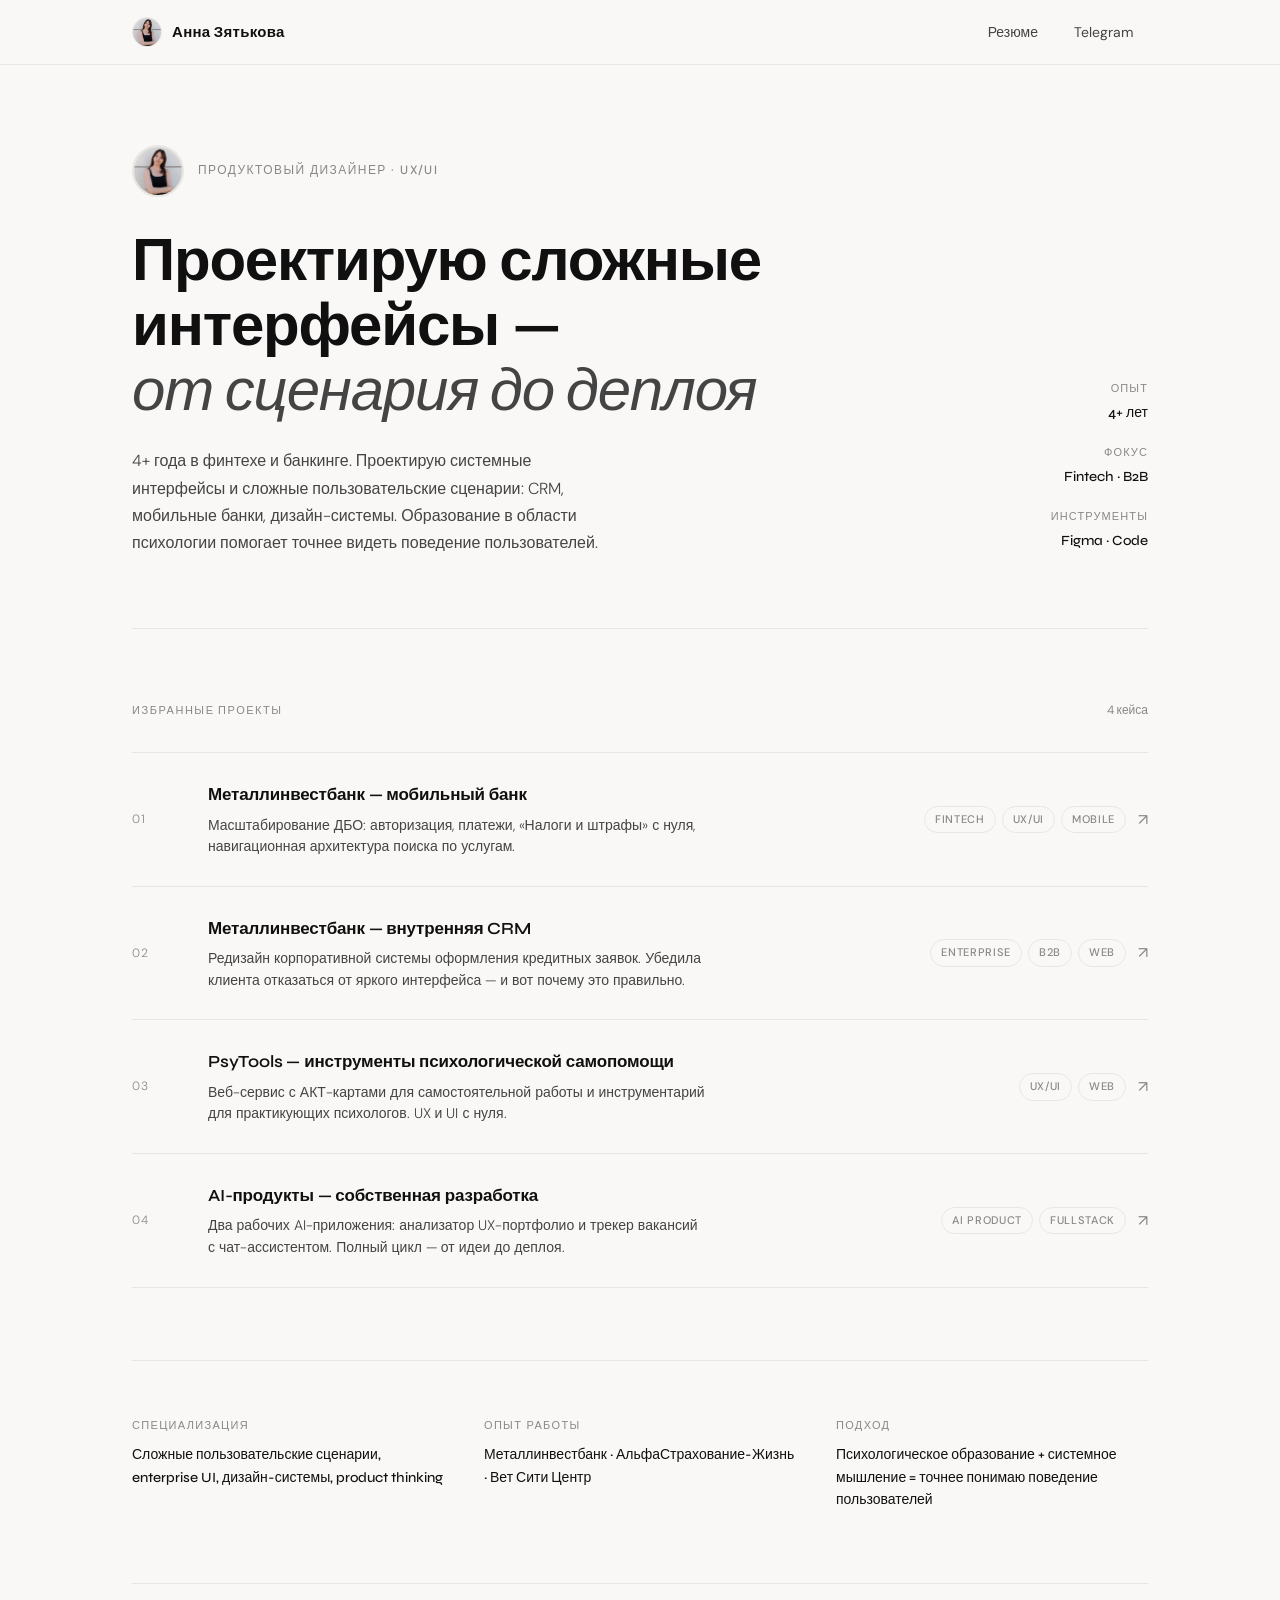
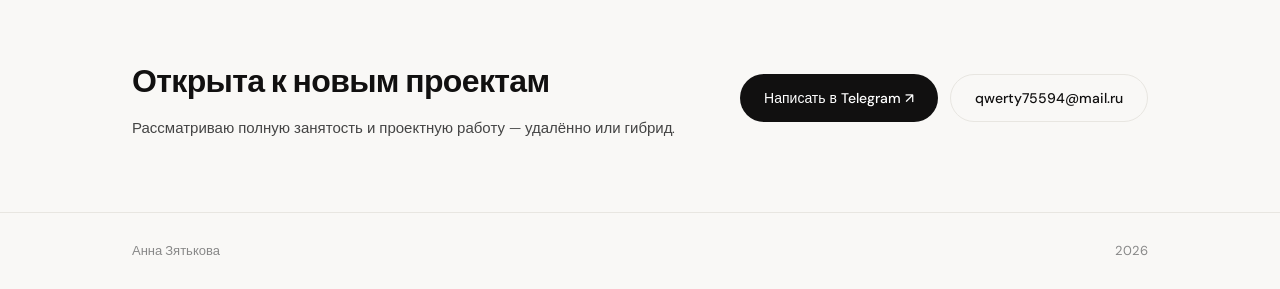
==== commit 72451958: "feat: add CRM case, search-by-services section, AI page refresh - crm.html: new case — CRM redesign " ====
--- a/index.html
+++ b/index.html
@@ -181,15 +181,26 @@
           <span class="project-num">01</span>
           <div class="project-info">
             <h3>Металлинвестбанк — мобильный банк</h3>
-            <p>Масштабирование банковского интерфейса. Проектирование сложных сервисных блоков: авторизация, платежи, модуль «Налоги и штрафы» с нуля.</p>
+            <p>Масштабирование ДБО: авторизация, платежи, «Налоги и штрафы» с нуля, навигационная архитектура поиска по услугам.</p>
           </div>
           <div class="project-right">
             <div class="project-tags"><span class="tag">Fintech</span><span class="tag">UX/UI</span><span class="tag">Mobile</span></div>
             <span class="arrow-icon">↗</span>
           </div>
         </a>
-        <a href="psytools.html" class="project-card fade-6">
+        <a href="crm.html" class="project-card fade-6">
           <span class="project-num">02</span>
+          <div class="project-info">
+            <h3>Металлинвестбанк — внутренняя CRM</h3>
+            <p>Редизайн корпоративной системы оформления кредитных заявок. Убедила клиента отказаться от яркого интерфейса — и вот почему это правильно.</p>
+          </div>
+          <div class="project-right">
+            <div class="project-tags"><span class="tag">Enterprise</span><span class="tag">B2B</span><span class="tag">Web</span></div>
+            <span class="arrow-icon">↗</span>
+          </div>
+        </a>
+        <a href="psytools.html" class="project-card fade-7">
+          <span class="project-num">03</span>
           <div class="project-info">
             <h3>PsyTools — инструменты психологической самопомощи</h3>
             <p>Веб-сервис с АКТ-картами для самостоятельной работы и инструментарий для практикующих психологов. UX и UI с нуля.</p>
@@ -199,11 +210,11 @@
             <span class="arrow-icon">↗</span>
           </div>
         </a>
-        <a href="ai-portfolio.html" class="project-card fade-7">
-          <span class="project-num">03</span>
-          <div class="project-info">
-            <h3>Portfolio Review Board — AI-инструмент для UX-критики</h3>
-            <p>AI-приложение с авторизацией, базой данных и интеграцией OpenAI API. Разработан полностью самостоятельно с Vibe Coding.</p>
+        <a href="ai-portfolio.html" class="project-card" style="animation: fadeUp 0.45s 0.48s ease both;">
+          <span class="project-num">04</span>
+          <div class="project-info">
+            <h3>AI-продукты — собственная разработка</h3>
+            <p>Два рабочих AI-приложения: анализатор UX-портфолио и трекер вакансий с чат-ассистентом. Полный цикл — от идеи до деплоя.</p>
           </div>
           <div class="project-right">
             <div class="project-tags"><span class="tag">AI Product</span><span class="tag">Fullstack</span></div>
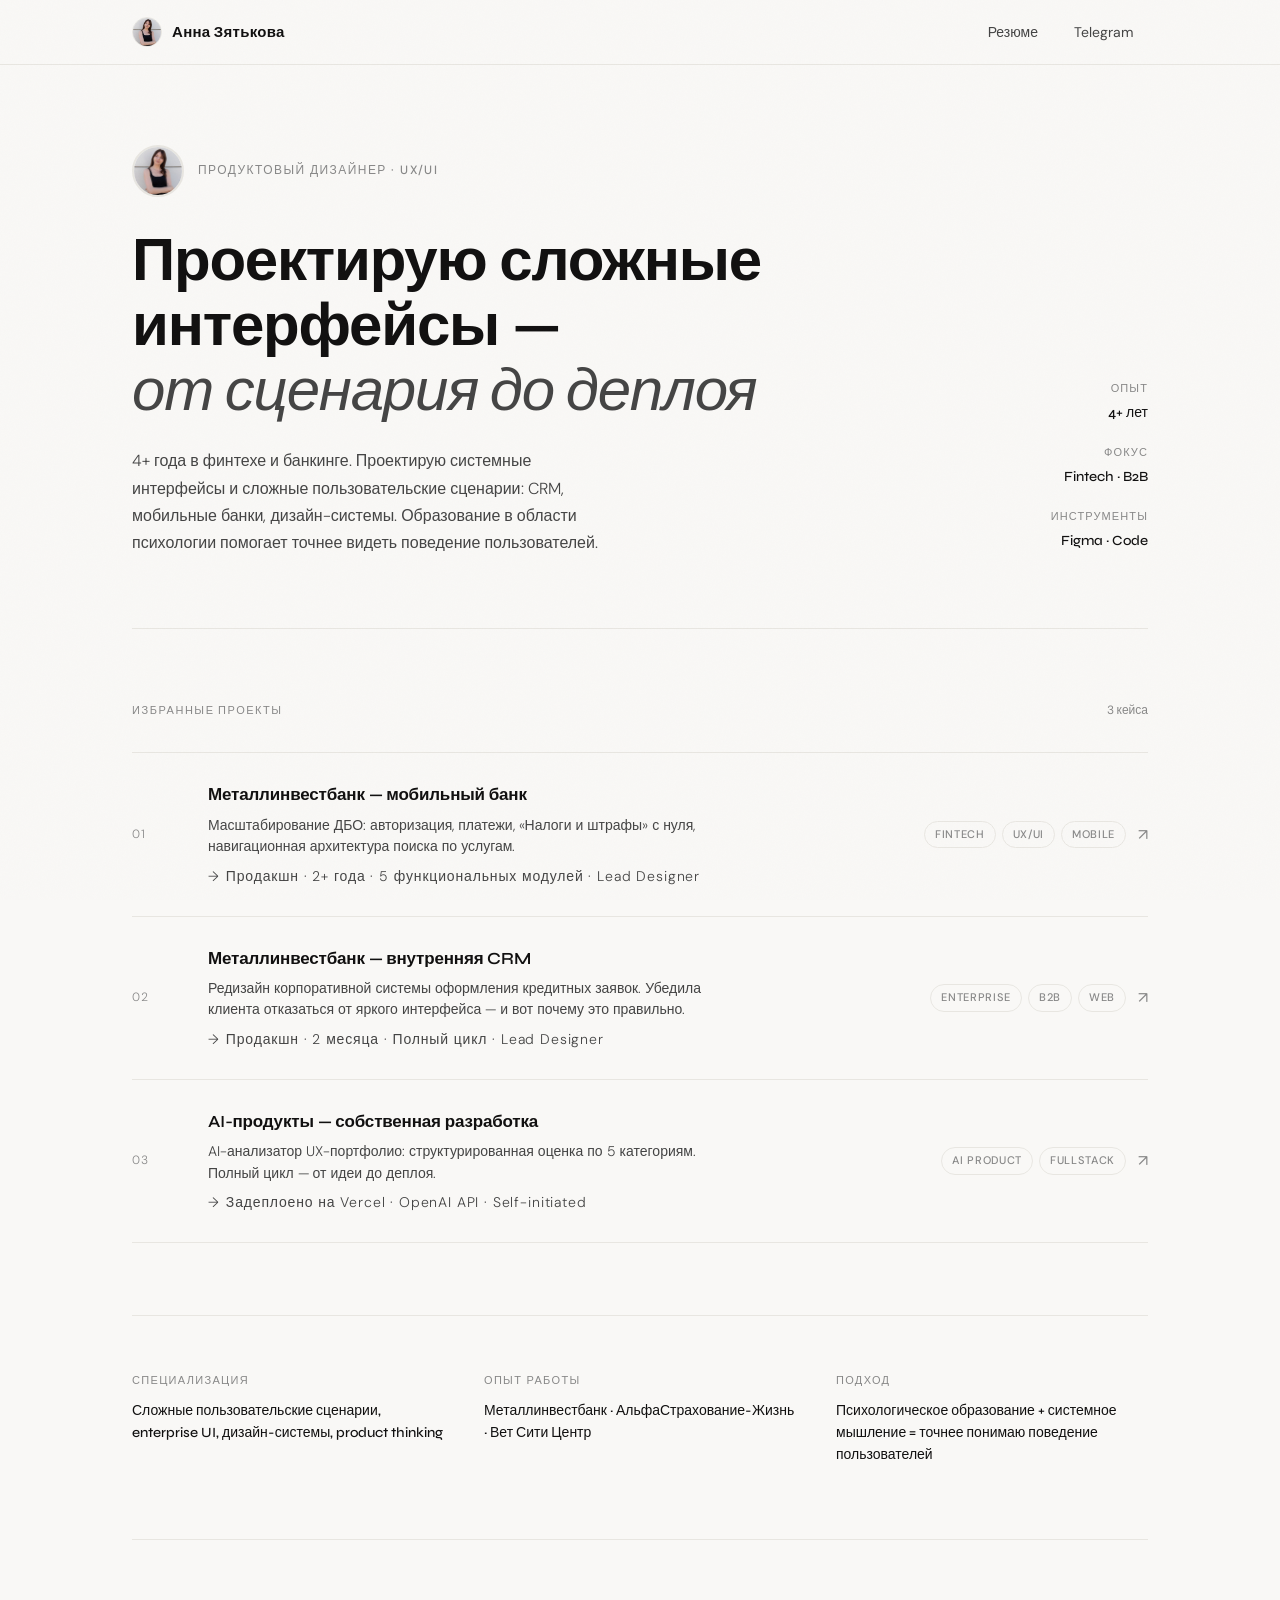
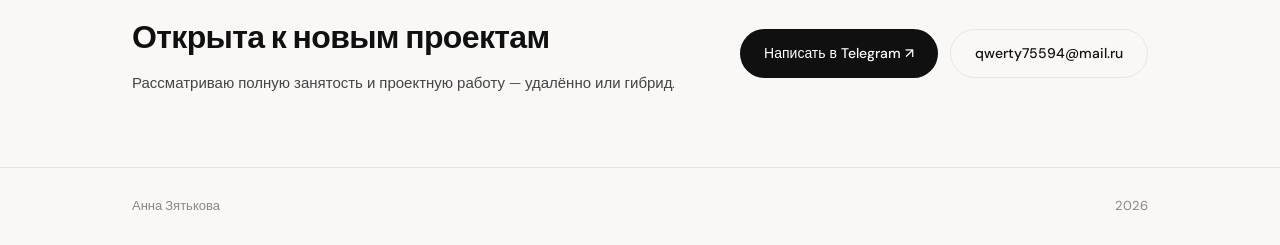
==== commit b0edb8e3: "Content: remove PsyTools, fact lines on cards, sharpen result lists - index.html: removed PsyTools c" ====
--- a/index.html
+++ b/index.html
@@ -69,6 +69,11 @@
   margin-bottom: 6px; letter-spacing: -0.01em;
 }
 .project-info p { font-size: 14px; color: var(--ink-secondary); font-weight: 300; line-height: 1.55; max-width: 500px; }
+.project-fact {
+  font-size: 11px; font-weight: 500; letter-spacing: 0.06em;
+  color: var(--accent); margin-top: 8px; display: flex; align-items: center; gap: 6px;
+}
+.project-fact::before { content: '→'; }
 .project-right { display: flex; align-items: center; gap: 12px; }
 .project-tags { display: flex; gap: 6px; flex-wrap: wrap; justify-content: flex-end; }
 .project-card:hover .tag { background: var(--card-hover); }
@@ -174,7 +179,7 @@
     <section class="section">
       <div class="section-header">
         <span class="section-title">Избранные проекты</span>
-        <span style="font-size:12px;color:var(--ink-tertiary);">4 кейса</span>
+        <span style="font-size:12px;color:var(--ink-tertiary);">3 кейса</span>
       </div>
       <div class="projects">
         <a href="mobile-bank.html" class="project-card fade-5">
@@ -182,6 +187,7 @@
           <div class="project-info">
             <h3>Металлинвестбанк — мобильный банк</h3>
             <p>Масштабирование ДБО: авторизация, платежи, «Налоги и штрафы» с нуля, навигационная архитектура поиска по услугам.</p>
+            <p class="project-fact">Продакшн · 2+ года · 5 функциональных модулей · Lead Designer</p>
           </div>
           <div class="project-right">
             <div class="project-tags"><span class="tag">Fintech</span><span class="tag">UX/UI</span><span class="tag">Mobile</span></div>
@@ -193,28 +199,19 @@
           <div class="project-info">
             <h3>Металлинвестбанк — внутренняя CRM</h3>
             <p>Редизайн корпоративной системы оформления кредитных заявок. Убедила клиента отказаться от яркого интерфейса — и вот почему это правильно.</p>
+            <p class="project-fact">Продакшн · 2 месяца · Полный цикл · Lead Designer</p>
           </div>
           <div class="project-right">
             <div class="project-tags"><span class="tag">Enterprise</span><span class="tag">B2B</span><span class="tag">Web</span></div>
             <span class="arrow-icon">↗</span>
           </div>
         </a>
-        <a href="psytools.html" class="project-card fade-7">
+        <a href="ai-portfolio.html" class="project-card fade-7">
           <span class="project-num">03</span>
           <div class="project-info">
-            <h3>PsyTools — инструменты психологической самопомощи</h3>
-            <p>Веб-сервис с АКТ-картами для самостоятельной работы и инструментарий для практикующих психологов. UX и UI с нуля.</p>
-          </div>
-          <div class="project-right">
-            <div class="project-tags"><span class="tag">UX/UI</span><span class="tag">Web</span></div>
-            <span class="arrow-icon">↗</span>
-          </div>
-        </a>
-        <a href="ai-portfolio.html" class="project-card" style="animation: fadeUp 0.45s 0.48s ease both;">
-          <span class="project-num">04</span>
-          <div class="project-info">
             <h3>AI-продукты — собственная разработка</h3>
-            <p>Два рабочих AI-приложения: анализатор UX-портфолио и трекер вакансий с чат-ассистентом. Полный цикл — от идеи до деплоя.</p>
+            <p>AI-анализатор UX-портфолио: структурированная оценка по 5 категориям. Полный цикл — от идеи до деплоя.</p>
+            <p class="project-fact">Задеплоено на Vercel · OpenAI API · Self-initiated</p>
           </div>
           <div class="project-right">
             <div class="project-tags"><span class="tag">AI Product</span><span class="tag">Fullstack</span></div>
@@ -264,3 +261,4 @@
 
 </body>
 </html>
+                                                                                                                                                                                                                           
--- a/css/style.css
+++ b/css/style.css
@@ -17,6 +17,8 @@
   --ink-tertiary:  #888888;
   --border:        #E8E6E1;
   --card-hover:    #F2F1EE;
+  --accent:        #D4622A;
+  --accent-soft:   rgba(212, 98, 42, 0.08);
 
   --font-display: 'Syne', sans-serif;
   --font-body:    'DM Sans', sans-serif;
@@ -29,13 +31,25 @@
 html { scroll-behavior: smooth; }
 body {
   font-family: var(--font-body);
-  background: var(--bg);
+  background-color: var(--bg);
   color: var(--ink);
   font-size: 16px;
   line-height: 1.6;
   -webkit-font-smoothing: antialiased;
   min-height: 100vh;
 }
+
+/* Subtle grain texture */
+body::after {
+  content: '';
+  position: fixed; inset: 0;
+  background-image: url("data:image/svg+xml,%3Csvg xmlns='http://www.w3.org/2000/svg' width='300' height='300'%3E%3Cfilter id='n'%3E%3CfeTurbulence type='fractalNoise' baseFrequency='0.72' numOctaves='4' stitchTiles='stitch'/%3E%3C/filter%3E%3Crect width='300' height='300' filter='url(%23n)'/%3E%3C/svg%3E");
+  background-size: 300px 300px;
+  opacity: 0.022;
+  pointer-events: none;
+  z-index: 9998;
+}
+
 .wrap {
   width: 100%;
   max-width: var(--max-w);
@@ -101,7 +115,8 @@
   margin-bottom: 20px; display: flex; align-items: center; gap: 12px;
 }
 .case-label::before {
-  content: ''; display: block; width: 24px; height: 1px; background: var(--ink-tertiary);
+  content: ''; display: block; width: 24px; height: 2px;
+  background: var(--accent); border-radius: 2px;
 }
 .case-header h1 {
   font-family: var(--font-display); font-size: clamp(30px, 4vw, 48px);
@@ -117,24 +132,28 @@
 .case-meta-value { font-size: 14px; color: var(--ink); }
 
 /* Two-column case content */
-.case-content { padding: 80px 0; }
+.case-content { padding: 0; }
+
+/* FIX: spacing lives on the section, so label + body start aligned */
 .case-section {
   display: grid;
   grid-template-columns: 180px 1fr;
   gap: 0 72px;
-}
+  padding-top: 64px;
+}
+.case-content > .case-section:first-child { padding-top: 72px; }
+
 .section-label {
   font-size: 11px; font-weight: 500; letter-spacing: 0.12em;
   text-transform: uppercase; color: var(--ink-tertiary);
-  padding-top: 6px; position: sticky; top: 80px; align-self: start;
+  position: sticky; top: 80px; align-self: start;
+  padding-top: 2px;
 }
 .section-body {
-  padding-top: 64px;
-  padding-bottom: 80px;
+  padding-bottom: 64px;
   border-bottom: 1px solid var(--border);
 }
-.case-content > .case-section:first-child .section-body { padding-top: 0; }
-.section-body:last-child { border-bottom: none; padding-bottom: 0; }
+.section-body:last-child { border-bottom: none; padding-bottom: 80px; }
 
 /* Section body typography */
 .section-body p {
@@ -153,7 +172,9 @@
   font-size: 12px; font-weight: 500; color: var(--ink);
   background: var(--surface); border: 1px solid var(--border);
   padding: 6px 14px; border-radius: var(--radius-sm);
-}
+  transition: all 0.15s;
+}
+.role-tag:hover { border-color: var(--accent); color: var(--accent); }
 
 /* Result card */
 .result-card {
@@ -172,7 +193,7 @@
 .result-list li:last-child { border-bottom: none; }
 .result-list li::before { content: '→'; color: rgba(255,255,255,0.3); font-size: 13px; flex-shrink: 0; }
 
-/* Light result list (for non-dark cards) */
+/* Light result list */
 .result-list.light li { color: var(--ink-secondary); border-bottom-color: var(--border); }
 .result-list.light li::before { color: var(--ink-tertiary); }
 
@@ -180,25 +201,32 @@
 .back-btn {
   display: inline-flex; align-items: center; gap: 8px;
   font-size: 14px; color: var(--ink-secondary); text-decoration: none;
-  margin: 72px 0; transition: color 0.2s;
+  margin-top: 72px; margin-bottom: 16px; transition: color 0.2s;
 }
 .back-btn:hover { color: var(--ink); }
 
-/* CTA button */
+/* Case footer CTA strip */
+.case-footer {
+  display: flex; align-items: center; justify-content: space-between;
+  padding: 40px 0 72px; flex-wrap: wrap; gap: 16px;
+}
+.case-footer .back-btn { margin: 0; }
+
+/* CTA button — accent colour */
 .cta-btn {
   display: inline-flex; align-items: center; gap: 8px;
   margin-top: 32px; padding: 14px 28px;
-  background: var(--ink); color: #fff;
+  background: var(--accent); color: #fff;
   font-family: var(--font-body); font-size: 14px; font-weight: 500;
   border-radius: var(--radius-sm); text-decoration: none;
   transition: opacity 0.2s, transform 0.2s;
 }
-.cta-btn:hover { opacity: 0.85; transform: translateY(-1px); }
+.cta-btn:hover { opacity: 0.88; transform: translateY(-1px); }
 .result-card .cta-btn {
   background: rgba(255,255,255,0.1); border: 1px solid rgba(255,255,255,0.2);
   color: #fff; margin-top: 32px;
 }
-.result-card .cta-btn:hover { background: rgba(255,255,255,0.15); }
+.result-card .cta-btn:hover { background: rgba(255,255,255,0.18); }
 
 /* Image helpers */
 .img-grid { display: grid; grid-template-columns: repeat(3, 1fr); gap: 12px; margin: 24px 0; }
@@ -251,8 +279,10 @@
 
 /* ── RESPONSIVE ── */
 @media (max-width: 860px) {
-  .case-section { grid-template-columns: 1fr; gap: 0; }
+  .case-section { grid-template-columns: 1fr; gap: 0; padding-top: 48px; }
+  .case-content > .case-section:first-child { padding-top: 48px; }
   .section-label { position: static; margin-bottom: 12px; }
+  .section-body { padding-bottom: 48px; }
   .img-grid { grid-template-columns: 1fr; }
   .result-card { padding: 28px 24px; }
   .split-row { grid-template-columns: 1fr; }
@@ -262,4 +292,5 @@
   .wrap { padding: 0 20px; }
   .case-meta-row { gap: 20px; }
   .footer-inner { flex-direction: column; gap: 8px; text-align: center; }
-}
+  .case-footer { flex-direction: column; align-items: flex-start; }
+}
